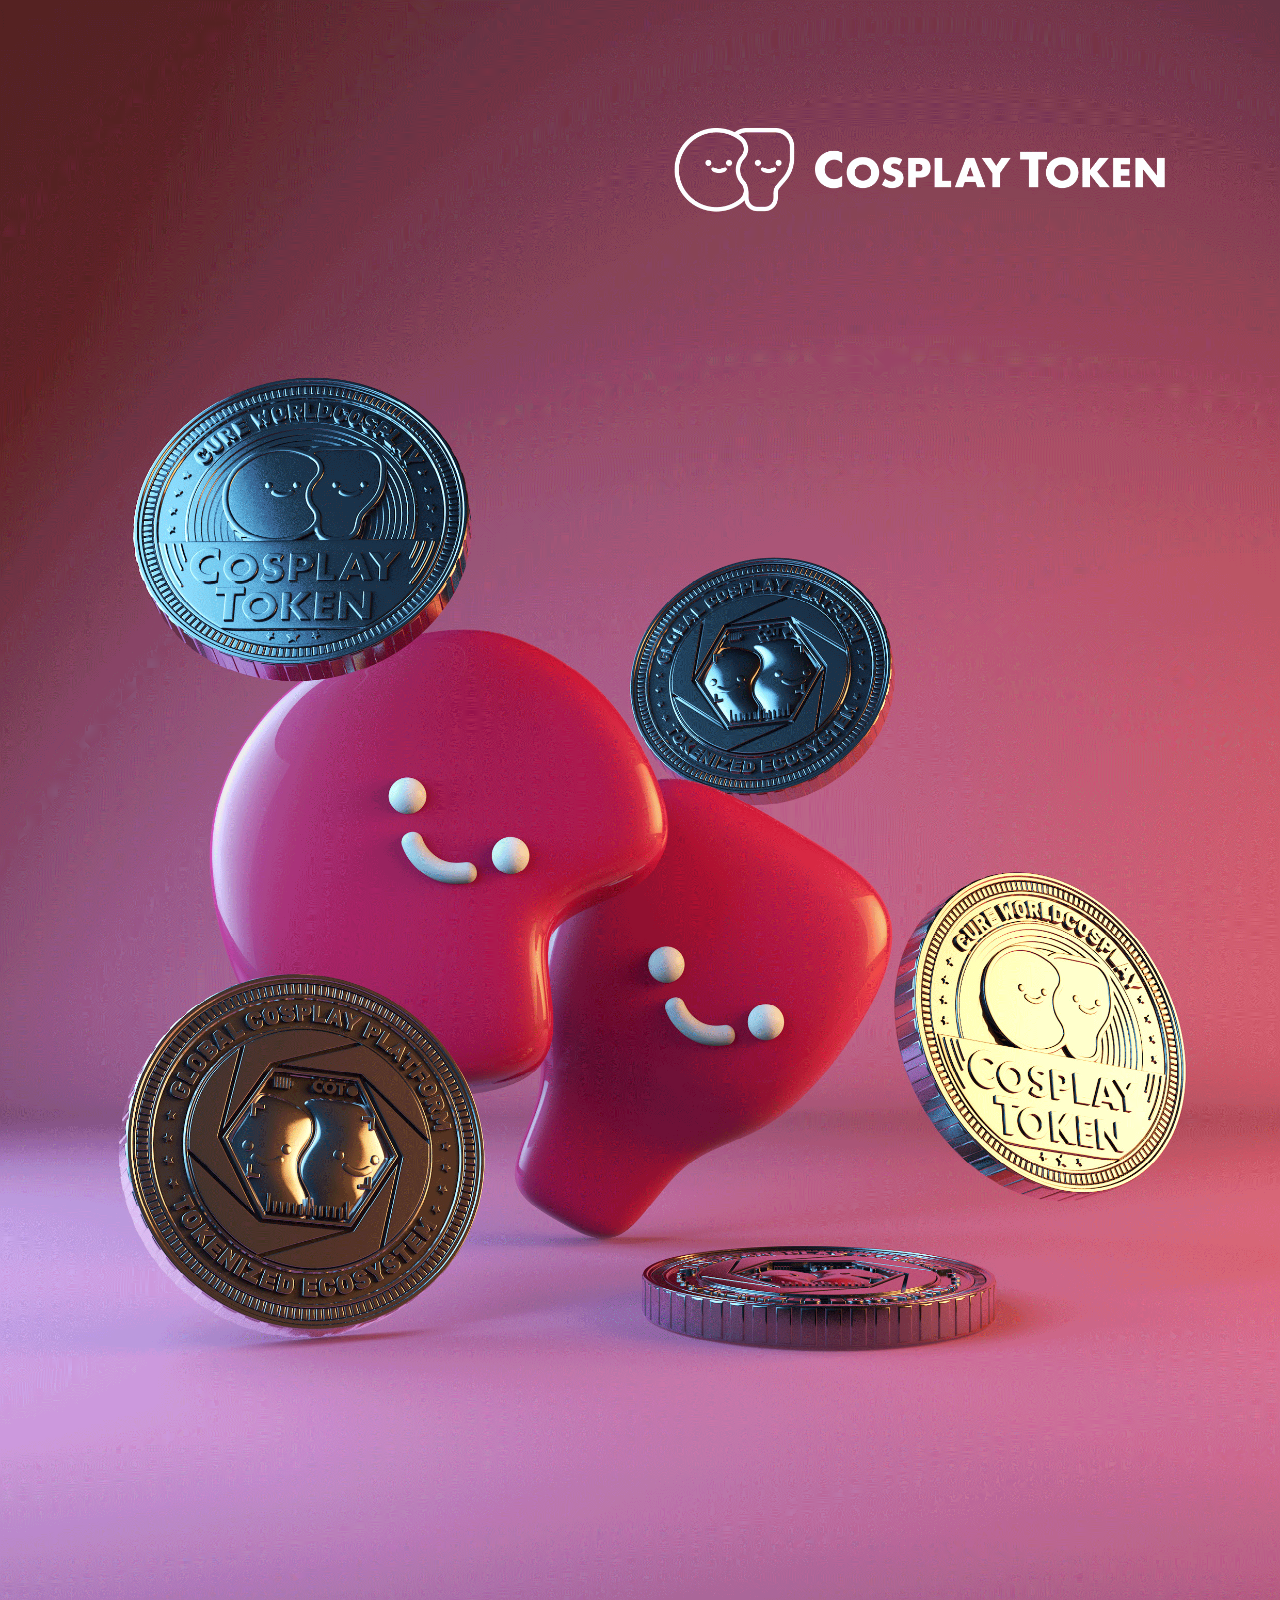
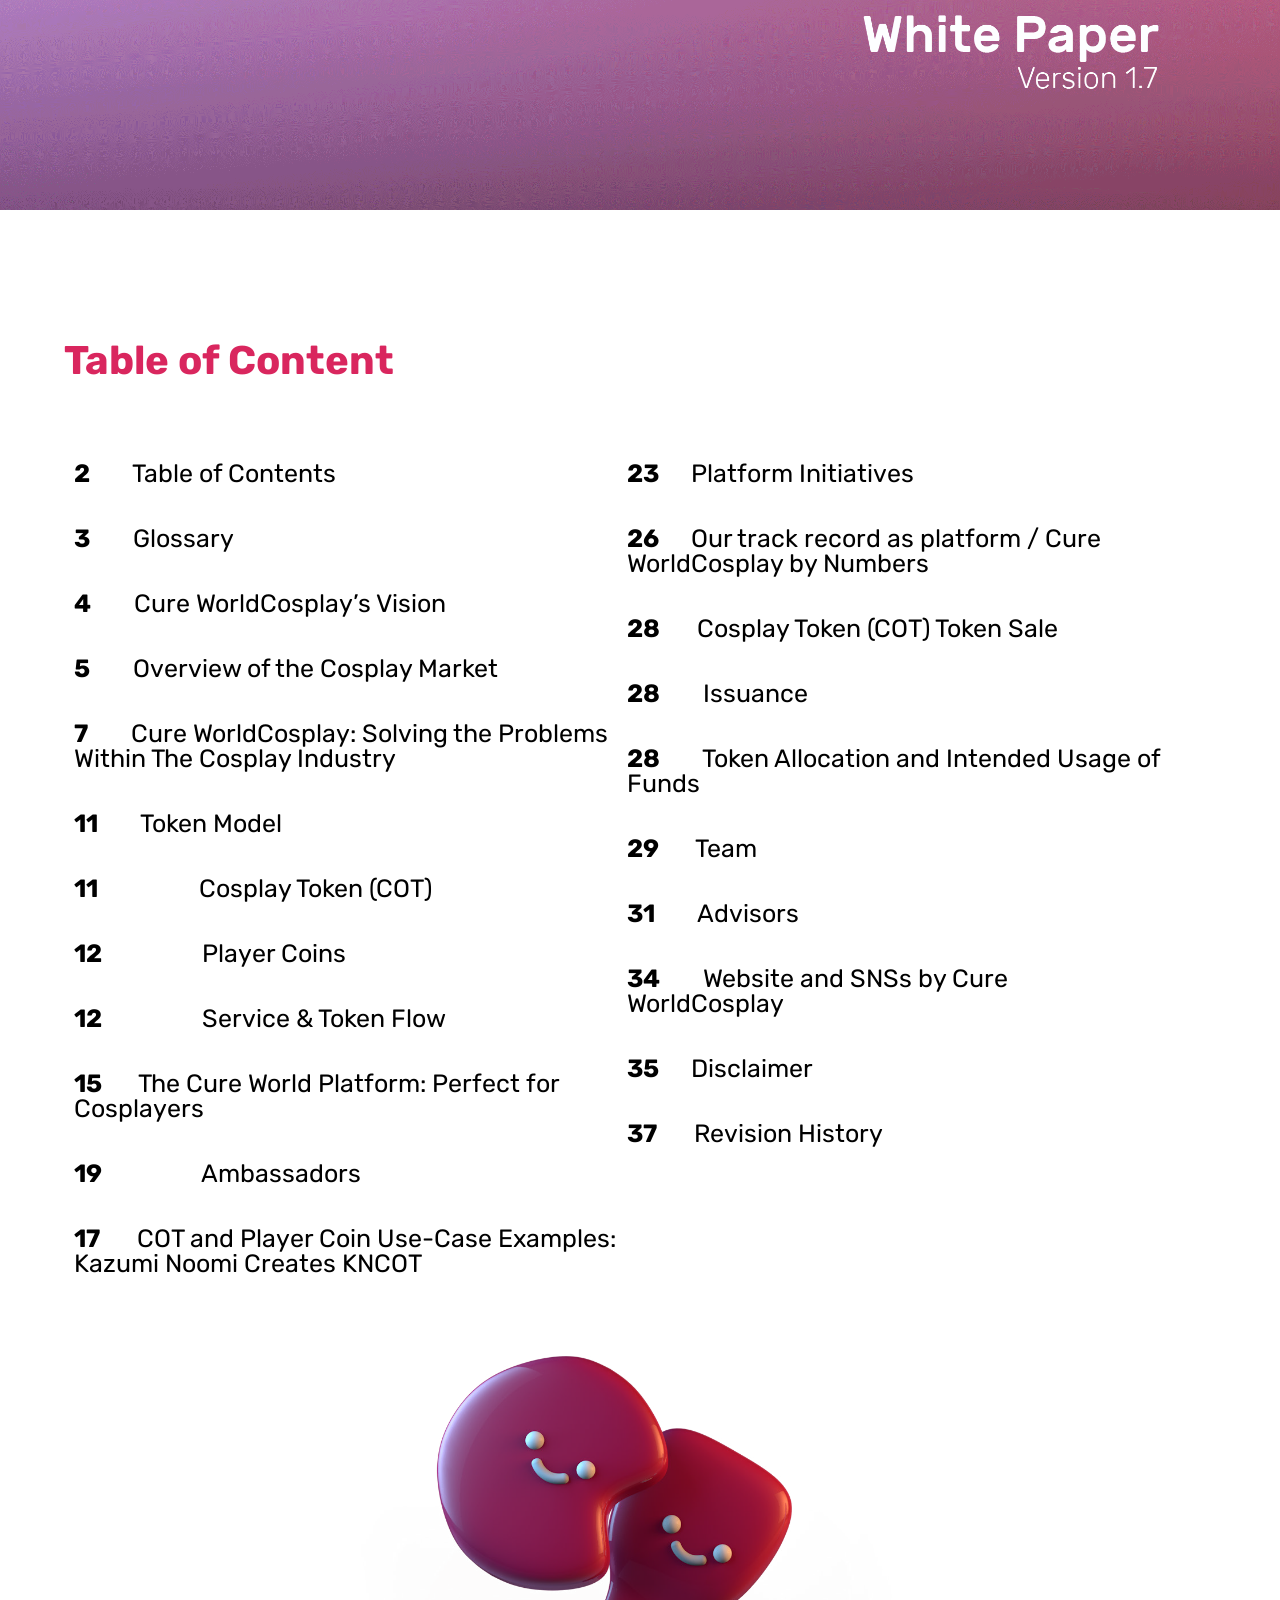
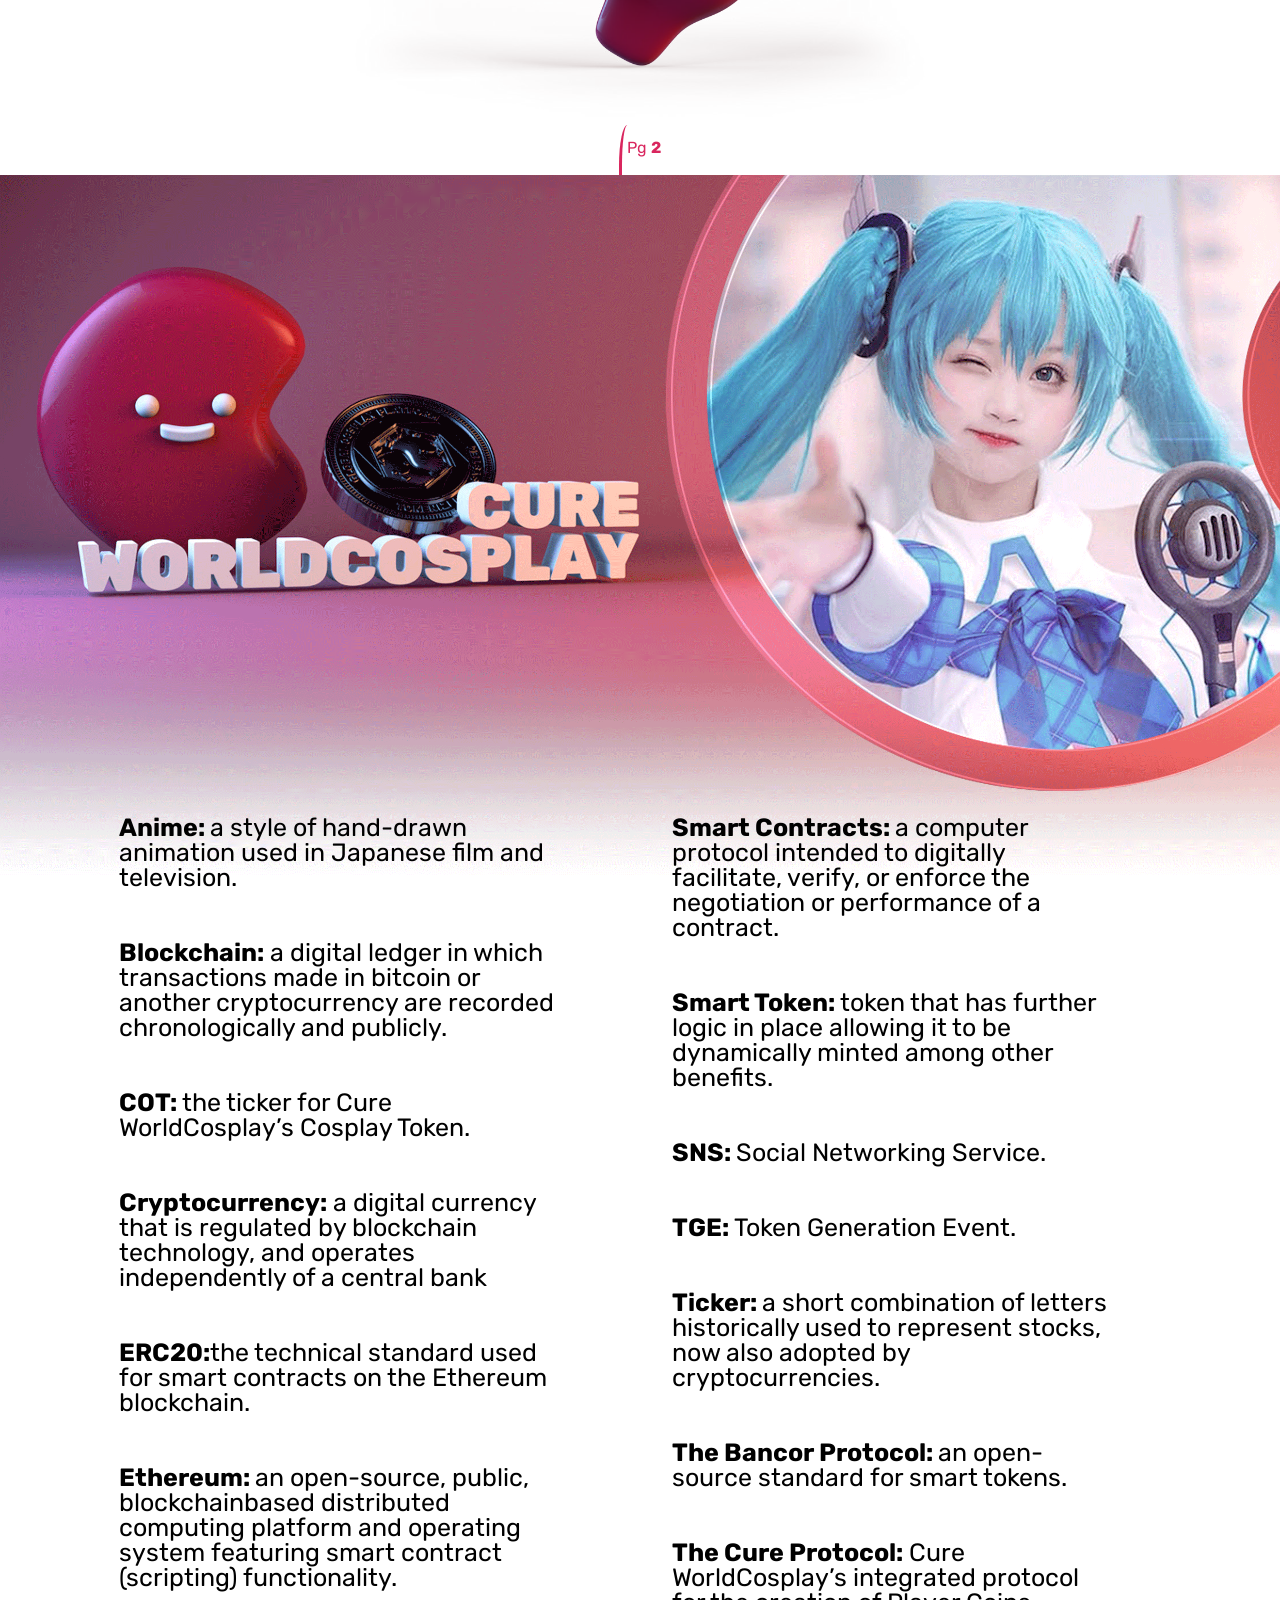
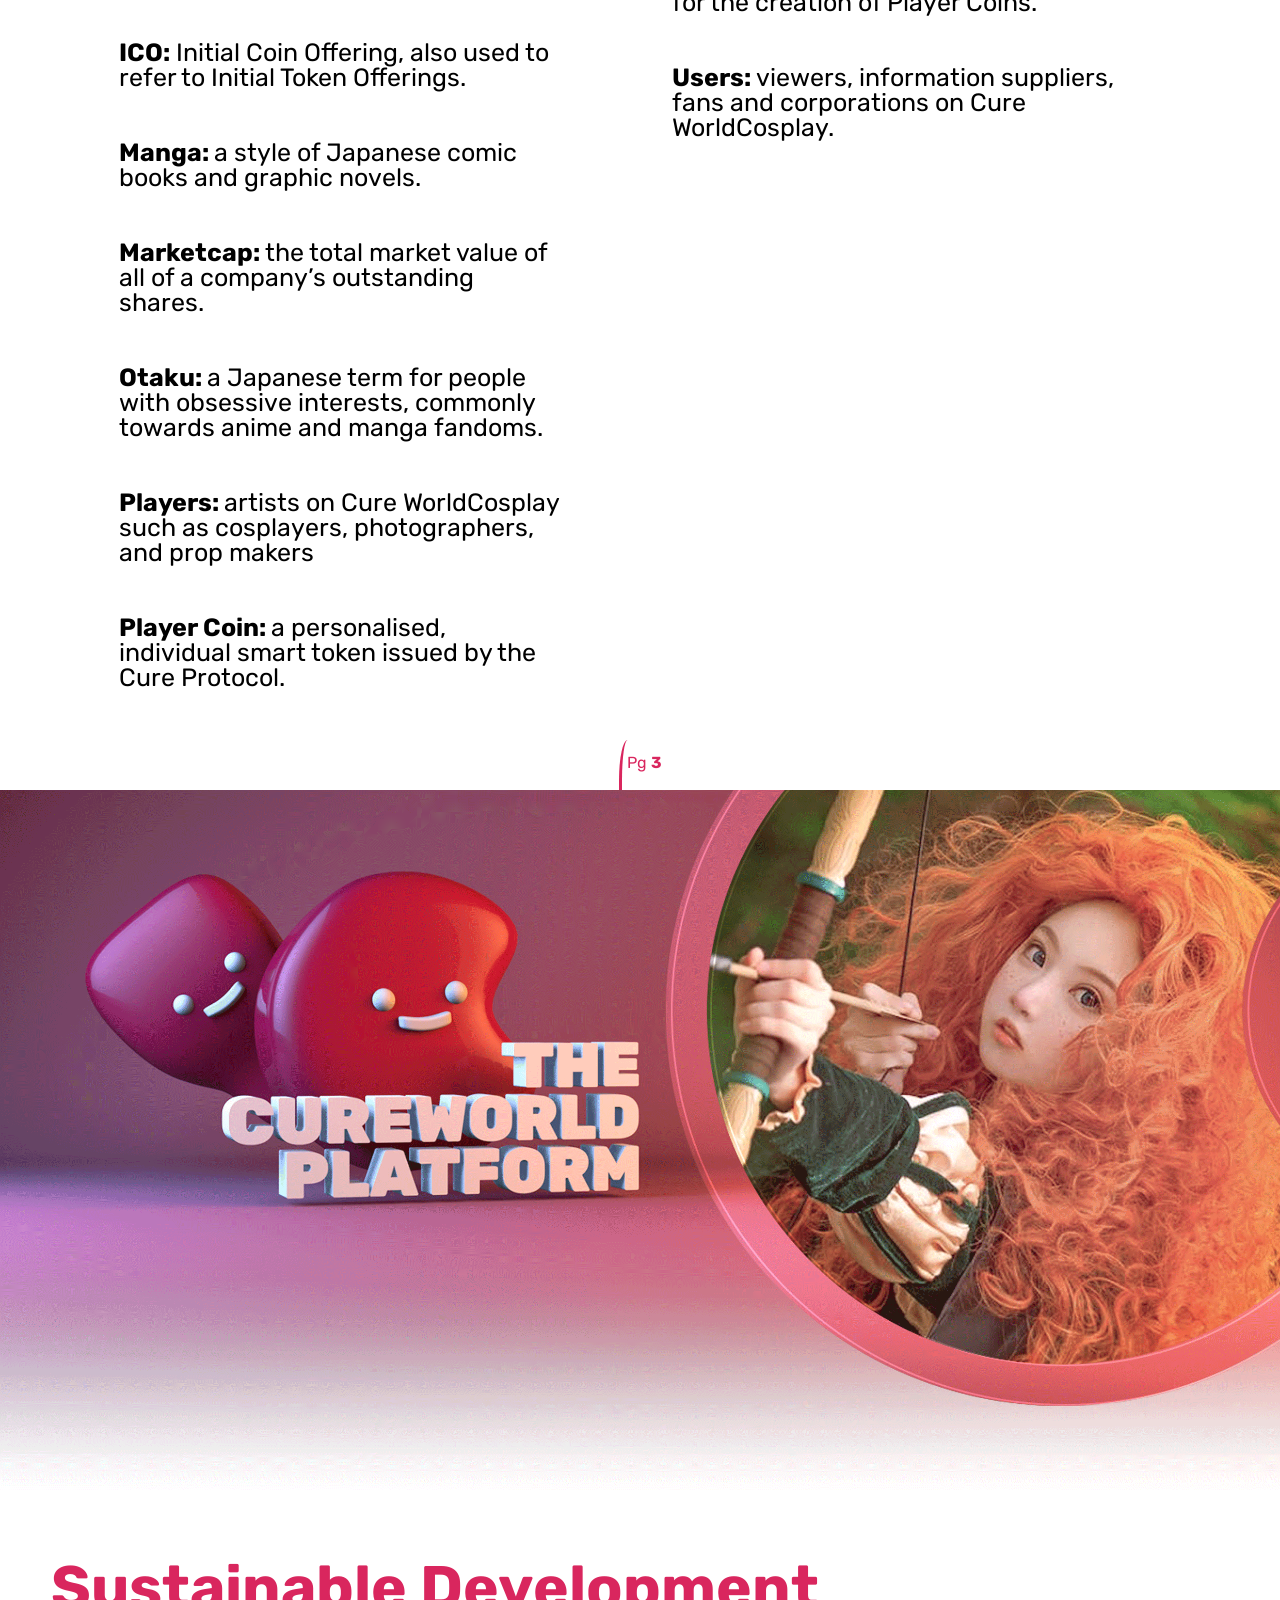
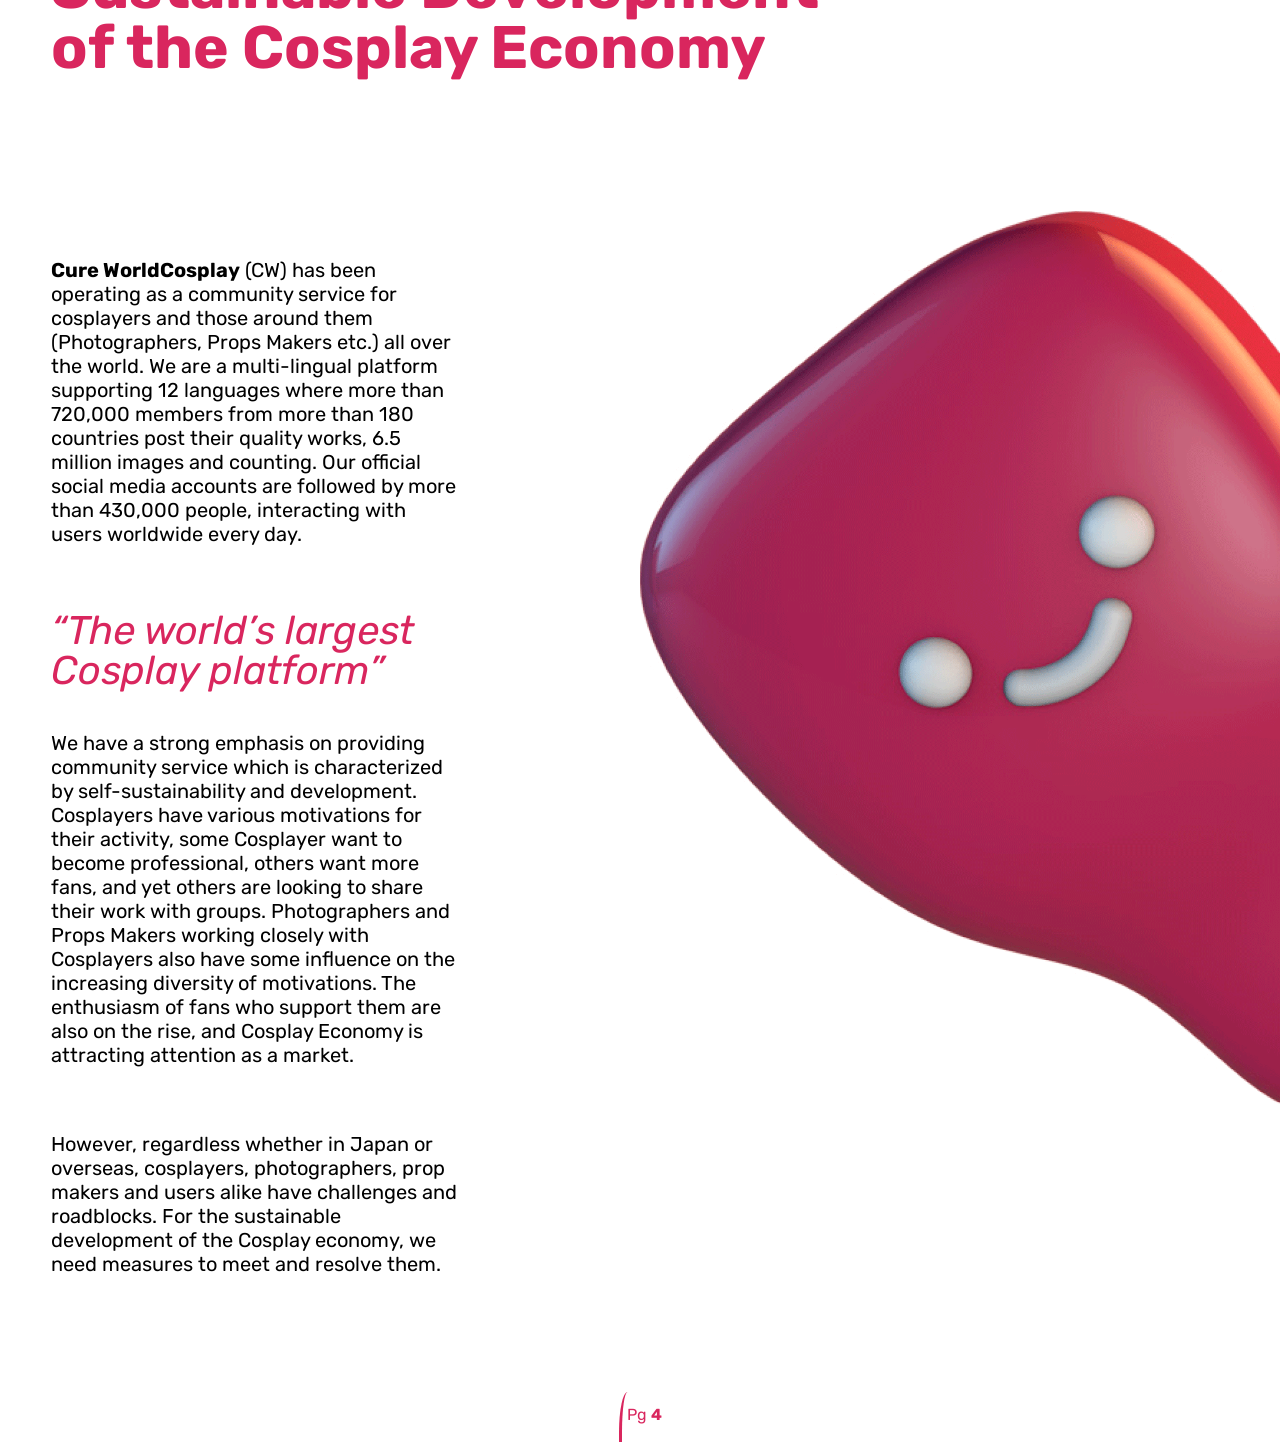
==== index.html @ 962351de "first" ====
<!DOCTYPE html>
<html lang="en">
<head>
    <meta charset="UTF-8">
    <meta name="viewport" content="width=device-width, initial-scale=1.0">
    <meta http-equiv="X-UA-Compatible" content="ie=edge">
    <link href="https://fonts.googleapis.com/css?family=Rubik" rel="stylesheet">
    <link rel="stylesheet" href="css/style.css">
    <!-- font-family: 'Rubik', sans-serif; -->
    <title>Document</title>
</head>
<body>
    <section id="page1">
        <img src="image/1_1.png" width="100%" alt="">
        
    </section>
    <section id="content">
        <h1 class="red_text">Table of Content</h1>
        <div id="ul_text">
            <ul>
                <li>
                    
                    <p><span class="bold_p">2 </span>&ensp; &ensp; Table of Contents</p>
                </li>
                <li>
                    
                    <p><span class="bold_p">3 </span>&ensp; &ensp; Glossary</p>
                </li>
                <li>
                    
                    <p><span class="bold_p">4 </span>&ensp; &ensp; Cure WorldCosplay’s Vision</p>
                </li>
                <li>
                    
                    <p><span class="bold_p">5 </span>&ensp; &ensp; Overview of the Cosplay Market</p>
                </li>
                <li>
                    
                    <p><span class="bold_p">7 </span>&ensp; &ensp; Cure WorldCosplay: Solving the Problems
                        Within The Cosplay Industry</p>
                </li>
                <li>
                    
                    <p><span class="bold_p">11 </span>&ensp; &ensp; Token Model</p>
                </li>
                <li>
                    
                    <p><span class="bold_p">11</span> &ensp; &ensp; &ensp; &ensp; &ensp; Cosplay Token (COT)</p>
                </li>
                <li>
                    
                    <p><span class="bold_p">12 </span> &ensp; &ensp; &ensp; &ensp; &ensp; Player Coins</p>
                </li>
                <li>
                    
                    <p><span class="bold_p">12 </span> &ensp; &ensp; &ensp; &ensp; &ensp; Service & Token Flow</p>
                </li>
                <li>
                    
                    <p><span class="bold_p">15 </span> &ensp; &ensp;The Cure World Platform: Perfect for
                        Cosplayers</p>
                </li>
                <li>
                    
                    <p><span class="bold_p">19 </span> &ensp; &ensp; &ensp; &ensp; &ensp; Ambassadors</p>
                </li>
                <li>
                    
                    <p><span class="bold_p">17 </span> &ensp; &ensp;COT and Player Coin Use-Case Examples:
                        Kazumi Noomi Creates KNCOT</p>
                </li>
                
            </ul>
            <ul>
                <li>
                    
                    <p><span class="bold_p">23</span>&ensp; &ensp;Platform Initiatives</p>
                </li>
                <li>
                    
                    <p><span class="bold_p">26</span>&ensp; &ensp;Our track record as platform / Cure
                        WorldCosplay by Numbers</p>
                </li>
                <li>
                    
                    <p><span class="bold_p">28 </span> &ensp; &ensp;Cosplay Token (COT) Token Sale</p>
                </li>
                <li>
                    
                    <p><span class="bold_p">28 </span>&ensp; &ensp; Issuance</p>
                </li>
                <li>
                    
                    <p ><span class="bold_p">28 </span>&ensp; &ensp; Token Allocation and Intended Usage
                        of Funds</p>
                </li>
                <li>
                    
                    <p><span class="bold_p">29 </span> &ensp; &ensp;Team</p>
                </li>
                <li>
                    
                    <p><span class="bold_p">31 </span>&ensp; &ensp; Advisors</p>
                </li>
                <li>
                    
                    <p><span class="bold_p">34 </span>&ensp; &ensp; Website and SNSs by Cure WorldCosplay</p>
                </li>
                <li>
                    
                    <p><span class="bold_p"> 35</span>&ensp; &ensp;Disclaimer</p>
                </li>
                <li>
                    
                    <p><span class="bold_p">37 </span> &ensp; &ensp;Revision History</p>
                </li>
            </ul>

        </div>
        <div id="img_content" style="text-align: center">
            <div style="display: inline-block;">
                <img src="image/2.png" width="100%" alt="">
            </div>
        </div>
        <div class="wrap_page" style="text-align: center;">
            <div class="page" style="display: inline-block;">Pg <b>2</b> </div>
        </div>
    </section>
    <section id="page_3">
        
        <div id="ul_page_3">
            <ul>
                <li>
                    <p> <span class="bold_p">Anime: </span>  a style of hand-drawn animation used in
                        Japanese film and television.</p>
                </li>
                <li>
                        <p> <span class="bold_p">Blockchain:</span> a digital ledger in which
                            transactions made in bitcoin or another
                            cryptocurrency are recorded chronologically and
                            publicly.</p>
                </li>
                <li>
                        <p> <span class="bold_p">COT:</span> the ticker for Cure WorldCosplay’s Cosplay
                            Token.</p>
                </li>
                <li>
                        <p> <span class="bold_p">Cryptocurrency:</span> a digital currency that
                            is regulated by blockchain technology, and
                            operates independently of a central bank</p>
                </li>
                <li>
                        <p> <span class="bold_p">ERC20:</span>the technical standard used for smart
                            contracts on the Ethereum blockchain.</p>
                </li>
                <li>
                        <p> <span class="bold_p">Ethereum: </span> an open-source, public, blockchainbased
                            distributed computing platform and
                            operating system featuring smart contract
                            (scripting) functionality.</p>
                </li>
                <li>
                        <p> <span class="bold_p">ICO:</span> Initial Coin Offering, also used to refer to
                            Initial Token Offerings.</p>
                </li>
                <li>
                        <p> <span class="bold_p">Manga: </span>a style of Japanese comic books and
                            graphic novels.</p>
                </li>
                <li>
                        <p> <span class="bold_p">Marketcap: </span> the total market value of all of a
                            company’s outstanding shares.</p>
                </li>
                <li>
                        <p> <span class="bold_p">Otaku: </span>  a Japanese term for people with
                            obsessive interests, commonly towards anime
                            and manga fandoms.</p>
                </li>
                <li>
                        <p> <span class="bold_p">Players:  </span>  artists on Cure WorldCosplay such as
                            cosplayers, photographers, and prop makers</p>
                </li>
                <li>
                        <p> <span class="bold_p">Player Coin:  </span>  a personalised, individual smart
                            token issued by the Cure Protocol.</p>
                </li>

            </ul>
            <ul>
                    <li>
                        <p> <span class="bold_p">Smart Contracts:  </span>  a computer protocol
                            intended to digitally facilitate, verify, or enforce
                            the negotiation or performance of a contract.</p>
                    </li>
                    <li>
                            <p> <span class="bold_p">Smart Token:</span>  token that has further logic in
                                place allowing it to be dynamically minted among
                                other benefits.</p>
                    </li>
                    <li>
                            <p> <span class="bold_p">SNS: </span> Social Networking Service.
                            </p>
                    </li>
                    <li>
                            <p> <span class="bold_p">TGE: </span>Token Generation Event.
                            </p>
                    </li>
                    <li>
                            <p> <span class="bold_p">Ticker: </span> a short combination of letters historically
                                used to represent stocks, now also adopted by
                                cryptocurrencies.</p>
                    </li>
                    <li>
                            <p> <span class="bold_p">The Bancor Protocol: </span>an open-source standard
                                for smart tokens.</p>
                    </li>
                    <li>
                            <p> <span class="bold_p">The Cure Protocol:</span> Cure WorldCosplay’s
                                integrated protocol for the creation of Player
                                Coins.</p>
                    </li>
                    <li>
                            <p> <span class="bold_p">Users:  </span> viewers, information suppliers, fans and
                                corporations on Cure WorldCosplay.</p>
                    </li>                    
    
                </ul>

        </div>
    
    
    
        <div class="wrap_page" style="text-align: center;">
                <div class="page" style="display: inline-block;">Pg <b>3</b> </div>
            </div>
        </section>
        <section id="page_4">
            <h1 class="red_text">Sustainable Development</br>
                    of the Cosplay Economy</h1>
                <div id="wrap_4"style="width: 100%;">
            <div id="text_4">
                <p> <span class="bold_p">Cure WorldCosplay</span>   (CW) has been operating as
                        a community service for cosplayers and those
                        around them (Photographers, Props Makers etc.)
                        all over the world. We are a multi-lingual platform
                        supporting 12 languages where more than
                        720,000 members from more than 180 countries
                        post their quality works, 6.5 million images and
                        counting. Our official social media accounts
                        are followed by more than 430,000 people,
                        interacting with users worldwide every day.</p>
                <h2>“The world’s largest Cosplay
                        platform”</h2>
                        <p>
                                We have a strong emphasis on providing
                                community service which is characterized by
                                self-sustainability and development. Cosplayers
                                have various motivations for their activity, some
                                Cosplayer want to become professional, others
                                want more fans, and yet others are looking to
                                share their work with groups. Photographers and
                                Props Makers working closely with Cosplayers
                                also have some influence on the increasing
                                diversity of motivations. The enthusiasm of
                                fans who support them are also on the rise, and
                                Cosplay Economy is attracting attention as a
                                market. 
                                <p>However, regardless whether in Japan or
                                        overseas, cosplayers, photographers, prop
                                        makers and users alike have challenges and
                                        roadblocks. For the sustainable development
                                        of the Cosplay economy, we need measures to
                                        meet and resolve them.</p>
                        </p>
            </div>
            <div id="img_4">
                <img width="100%" src="image/hey.png" alt="">
            </div>
        </div>
            <div class="wrap_page" style="text-align: center;">
                    <div class="page" style="display: inline-block;">Pg <b>4</b> </div>
            </div>
        </section>
</body>
</html>
---- css/style.css ----
* {
  box-sizing: border-box; }

html, body, div, span, applet, object, iframe,
h1, h2, h3, h4, h5, h6, p, blockquote, pre,
a, abbr, acronym, address, big, cite, code,
del, dfn, em, img, ins, kbd, q, s, samp,
small, strike, strong, sub, sup, tt, var,
b, u, i, center,
dl, dt, dd, ol, ul, li,
fieldset, form, label, legend,
table, caption, tbody, tfoot, thead, tr, th, td,
article, aside, canvas, details, embed,
figure, figcaption, footer, header, hgroup,
menu, nav, output, ruby, section, summary,
time, mark, audio, video {
  margin: 0;
  padding: 0;
  border: 0;
  font-size: 100%;
  font: inherit;
  vertical-align: baseline; }

/* HTML5 display-role reset for older browsers */
article, aside, details, figcaption, figure,
footer, header, hgroup, menu, nav, section {
  display: block; }

body {
  line-height: 1;
  font-family: 'Rubik', sans-serif; }

ol, ul {
  list-style: none; }

blockquote, q {
  quotes: none; }

blockquote:before, blockquote:after,
q:before, q:after {
  content: '';
  content: none; }

table {
  border-collapse: collapse;
  border-spacing: 0; }

#page1 img {
  max-width: 1920px; }

.red_text {
  color: #d9265e;
  font-weight: bold;
  font-size: 40px; }
  @media screen and (max-width: 411px) {
    .red_text {
      font-size: 20px; } }

#content {
  padding: 10% 5% 0 5%; }
  #content #ul_text {
    margin: 60px auto; }
    #content #ul_text:after {
      content: "";
      display: block;
      clear: both; }
    @media screen and (max-width: 411px) {
      #content #ul_text {
        margin: 20px 0; } }
    #content #ul_text ul {
      width: 48%;
      float: left; }
      @media screen and (max-width: 411px) {
        #content #ul_text ul {
          width: 100%; } }
      #content #ul_text ul li {
        font-size: 25px;
        padding: 20px 0; }
        @media screen and (max-width: 1024px) {
          #content #ul_text ul li {
            font-size: 18px;
            padding: 10px 0; } }
        @media screen and (max-width: 800px) {
          #content #ul_text ul li {
            font-size: 13px;
            padding: 10px 20px; } }
        #content #ul_text ul li .lui_text {
          margin-left: 40px; }
        #content #ul_text ul li .bold_p {
          font-weight: bold; }
    #content #ul_text p {
      display: inline-block;
      margin-left: 10px; }
  #content #img_content div {
    width: 50%; }

b {
  font-weight: bold; }

.wrap_page {
  width: 100px;
  height: 50px;
  overflow: hidden;
  margin: 0 auto; }
  .wrap_page .page {
    padding: 15px 0 0 5px;
    color: #d9265e;
    height: 200px;
    border-radius: 20% 0 0 0;
    border-left: 3px solid #d9265e; }

.bold_p {
  font-weight: bold; }

#page_3 {
  background: url("../image/3_1.png") no-repeat;
  background-size: cover;
  background-position-x: center;
  padding-top: 50%; }
  @media screen and (max-width: 1440px) {
    #page_3 {
      background-size: contain; } }
  #page_3 #ul_page_3 {
    padding: 0% 5% 0 5%; }
    #page_3 #ul_page_3:after {
      content: "";
      display: block;
      clear: both; }
    #page_3 #ul_page_3 ul {
      width: 48%;
      float: left; }
      @media screen and (max-width: 411px) {
        #page_3 #ul_page_3 ul {
          width: 100%; } }
      #page_3 #ul_page_3 ul li {
        margin-bottom: 50px;
        padding: 0 10%; }
        @media screen and (max-width: 1024px) {
          #page_3 #ul_page_3 ul li {
            margin-bottom: 20px; } }
        #page_3 #ul_page_3 ul li p {
          font-size: 25px; }
          @media screen and (max-width: 1024px) {
            #page_3 #ul_page_3 ul li p {
              font-size: 18px; } }
          @media screen and (max-width: 800px) {
            #page_3 #ul_page_3 ul li p {
              font-size: 13px; } }

#page_4 {
  background: url("../image/4.png") no-repeat;
  background-size: contain;
  background-position-x: center;
  padding-top: 60%; }
  #page_4 h1 {
    margin-left: 4%;
    font-size: 60px; }
    @media screen and (max-width: 800px) {
      #page_4 h1 {
        font-size: 40px; } }
    @media screen and (max-width: 411px) {
      #page_4 h1 {
        font-size: 20px; } }
  #page_4 #wrap_4 {
    padding-top: 10%; }
    #page_4 #wrap_4:after {
      content: "";
      display: block;
      clear: both; }
    @media screen and (max-width: 800px) {
      #page_4 #wrap_4 {
        padding-top: 2%; } }
    #page_4 #wrap_4 #text_4 {
      width: 40%;
      padding: 4%;
      float: left; }
      @media screen and (max-width: 600px) {
        #page_4 #wrap_4 #text_4 {
          width: 50%;
          padding: 3%; } }
      @media screen and (max-width: 411px) {
        #page_4 #wrap_4 #text_4 {
          width: 100%;
          padding: 10%; } }
      #page_4 #wrap_4 #text_4 p {
        font-size: 25px;
        line-height: 1.6em;
        margin-bottom: 65px; }
        @media screen and (max-width: 1440px) {
          #page_4 #wrap_4 #text_4 p {
            font-size: 20px;
            line-height: 1.2em;
            margin-bottom: 65px; } }
        @media screen and (max-width: 1024px) {
          #page_4 #wrap_4 #text_4 p {
            font-size: 18px;
            line-height: 1em;
            margin-bottom: 10px; } }
        @media screen and (max-width: 800px) {
          #page_4 #wrap_4 #text_4 p {
            font-size: 13px; } }
      #page_4 #wrap_4 #text_4 h2 {
        margin: 40px 0;
        font-size: 40px;
        font-style: italic;
        color: #d9265e; }
        @media screen and (max-width: 1024px) {
          #page_4 #wrap_4 #text_4 h2 {
            margin: 30px 0;
            font-size: 35px; } }
        @media screen and (max-width: 800px) {
          #page_4 #wrap_4 #text_4 h2 {
            margin: 10px 0;
            font-size: 25px; } }
        @media screen and (max-width: 411px) {
          #page_4 #wrap_4 #text_4 h2 {
            font-size: 18px; } }
    #page_4 #wrap_4 #img_4 {
      width: 50%;
      float: right; }
      @media screen and (max-width: 411px) {
        #page_4 #wrap_4 #img_4 {
          display: none; } }

/*# sourceMappingURL=style.css.map */
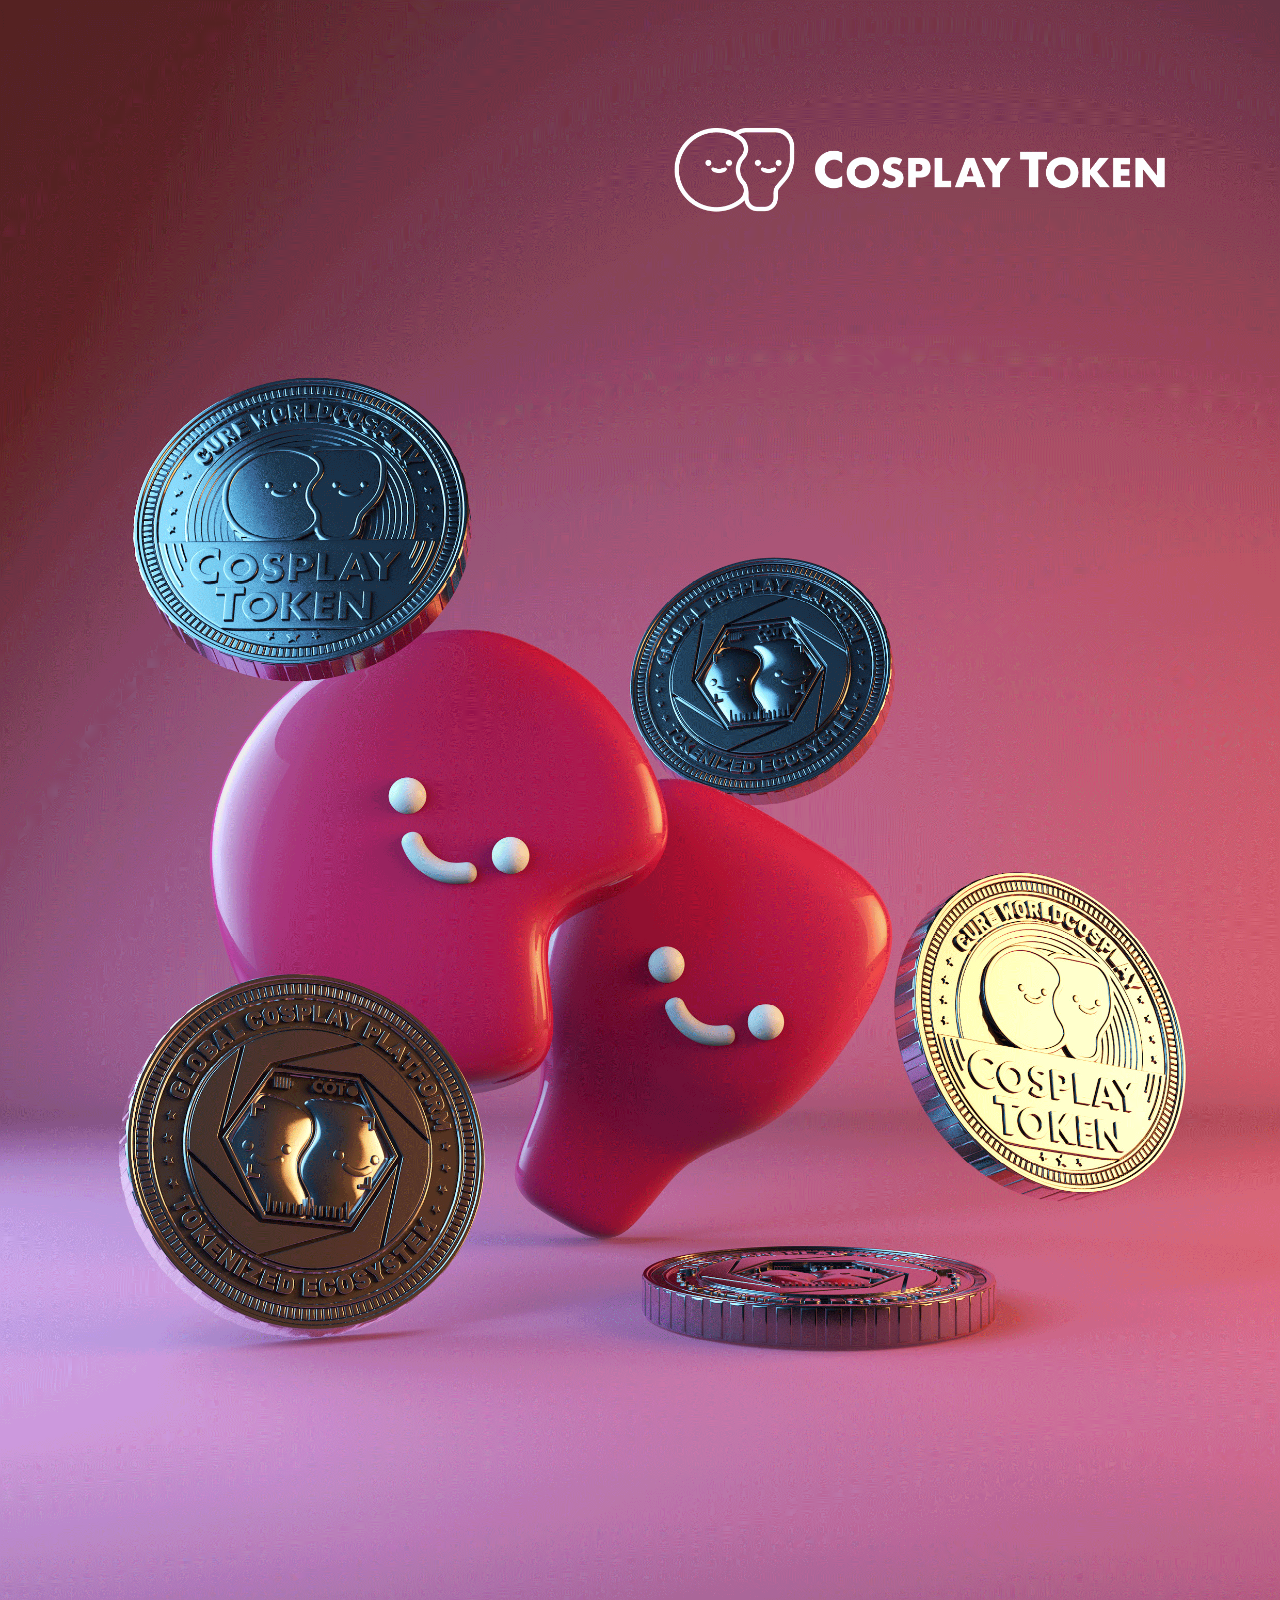
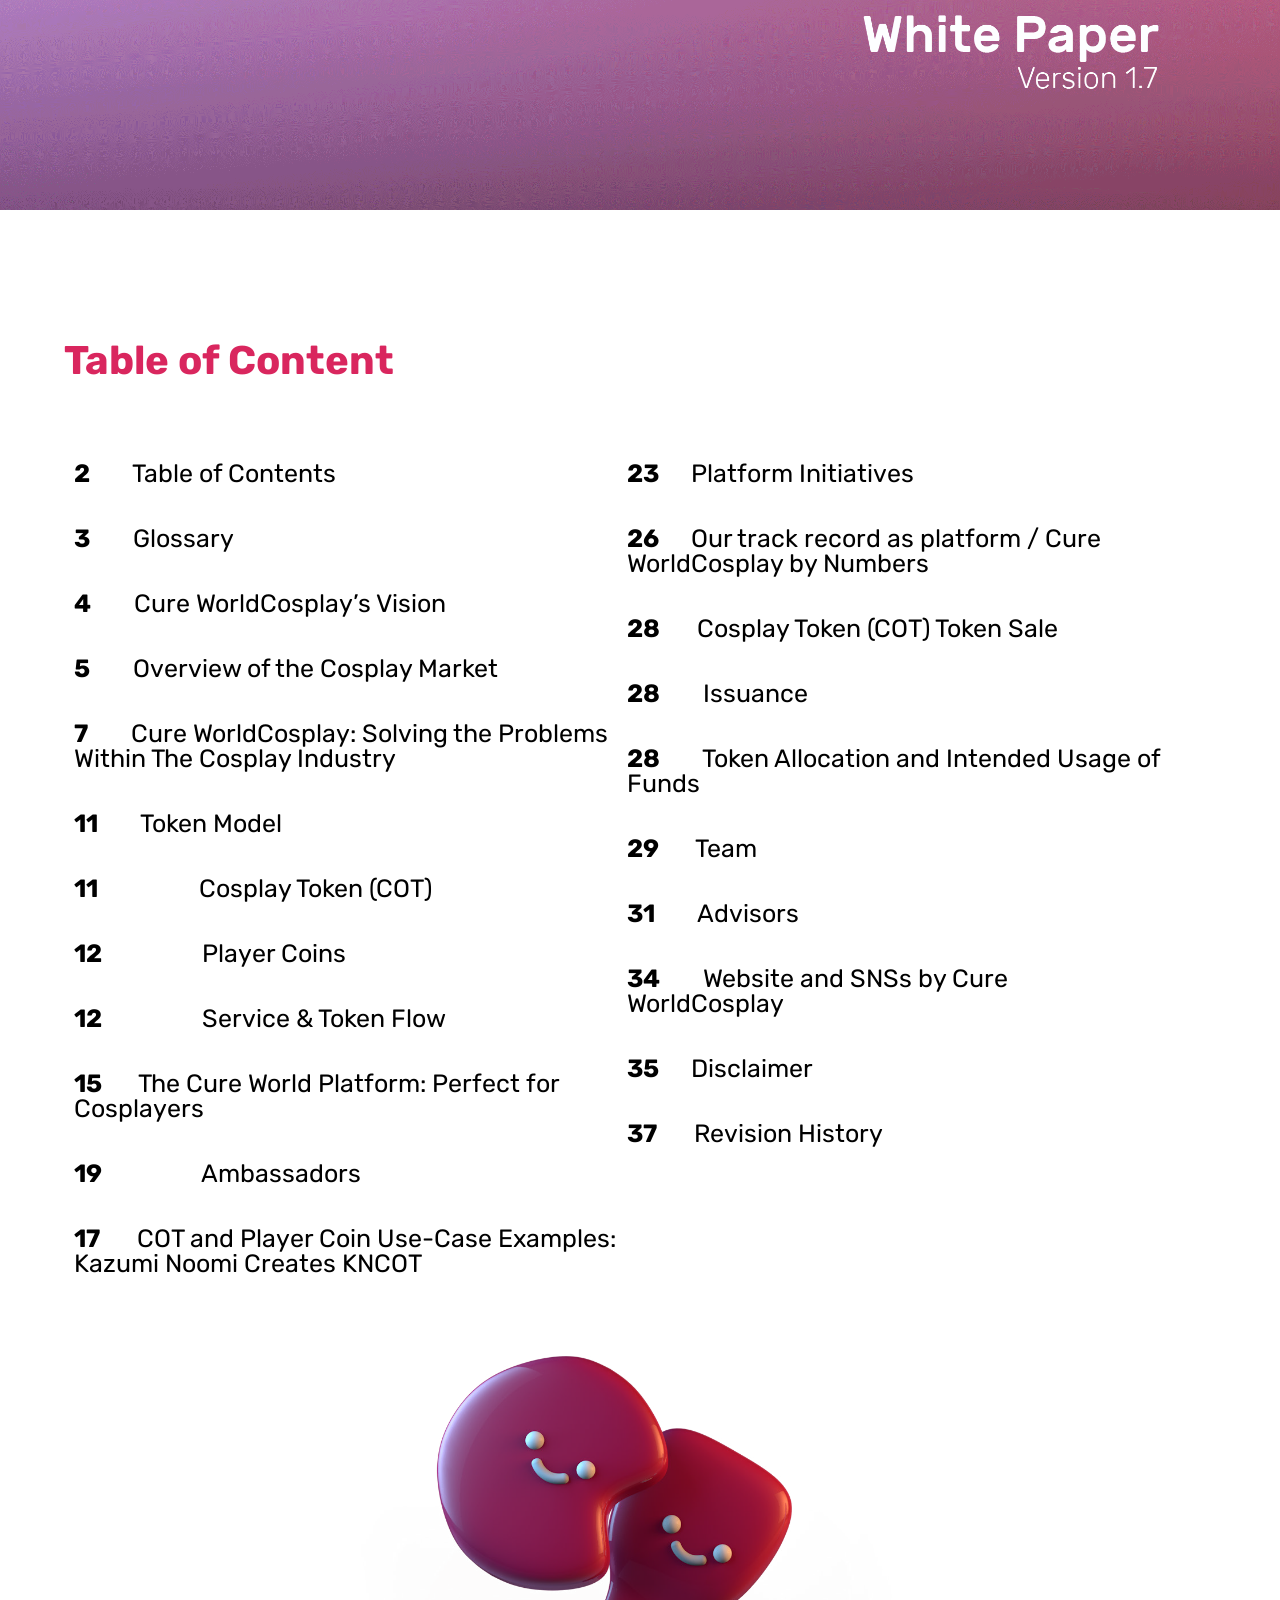
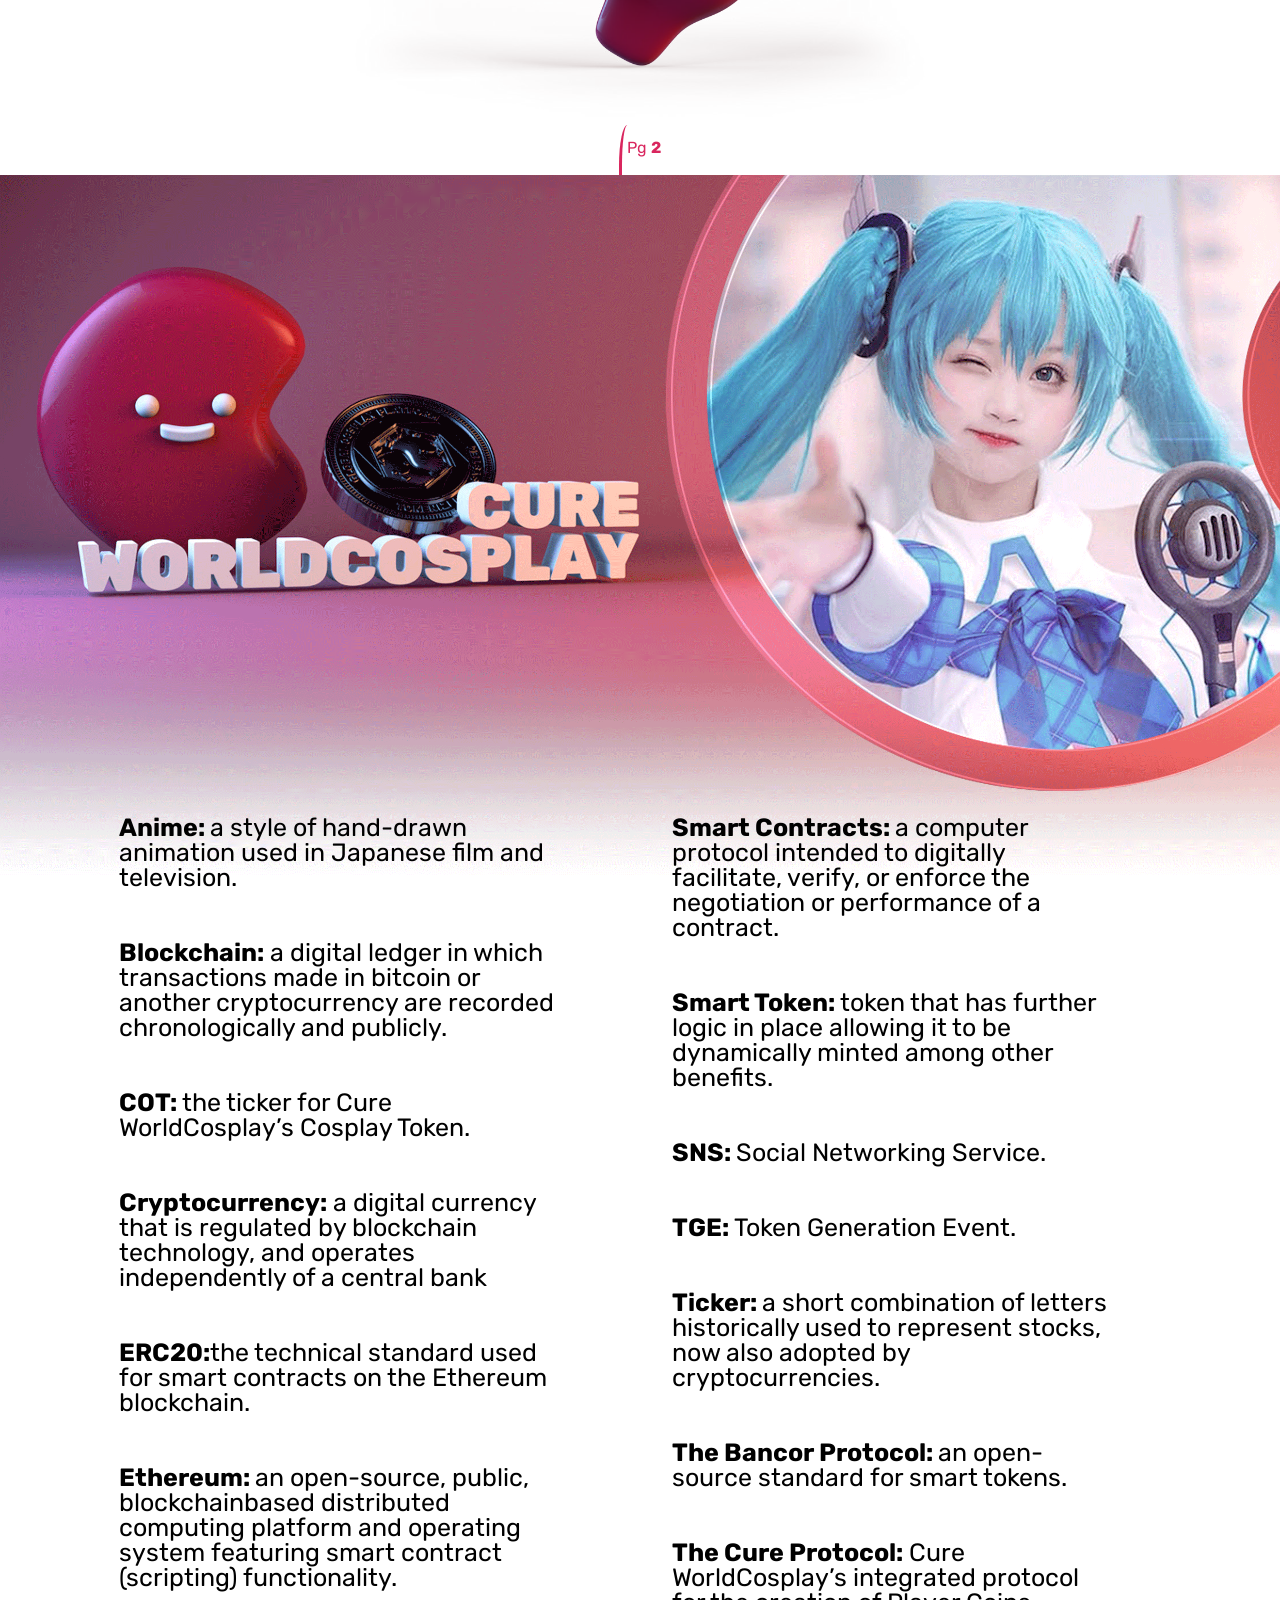
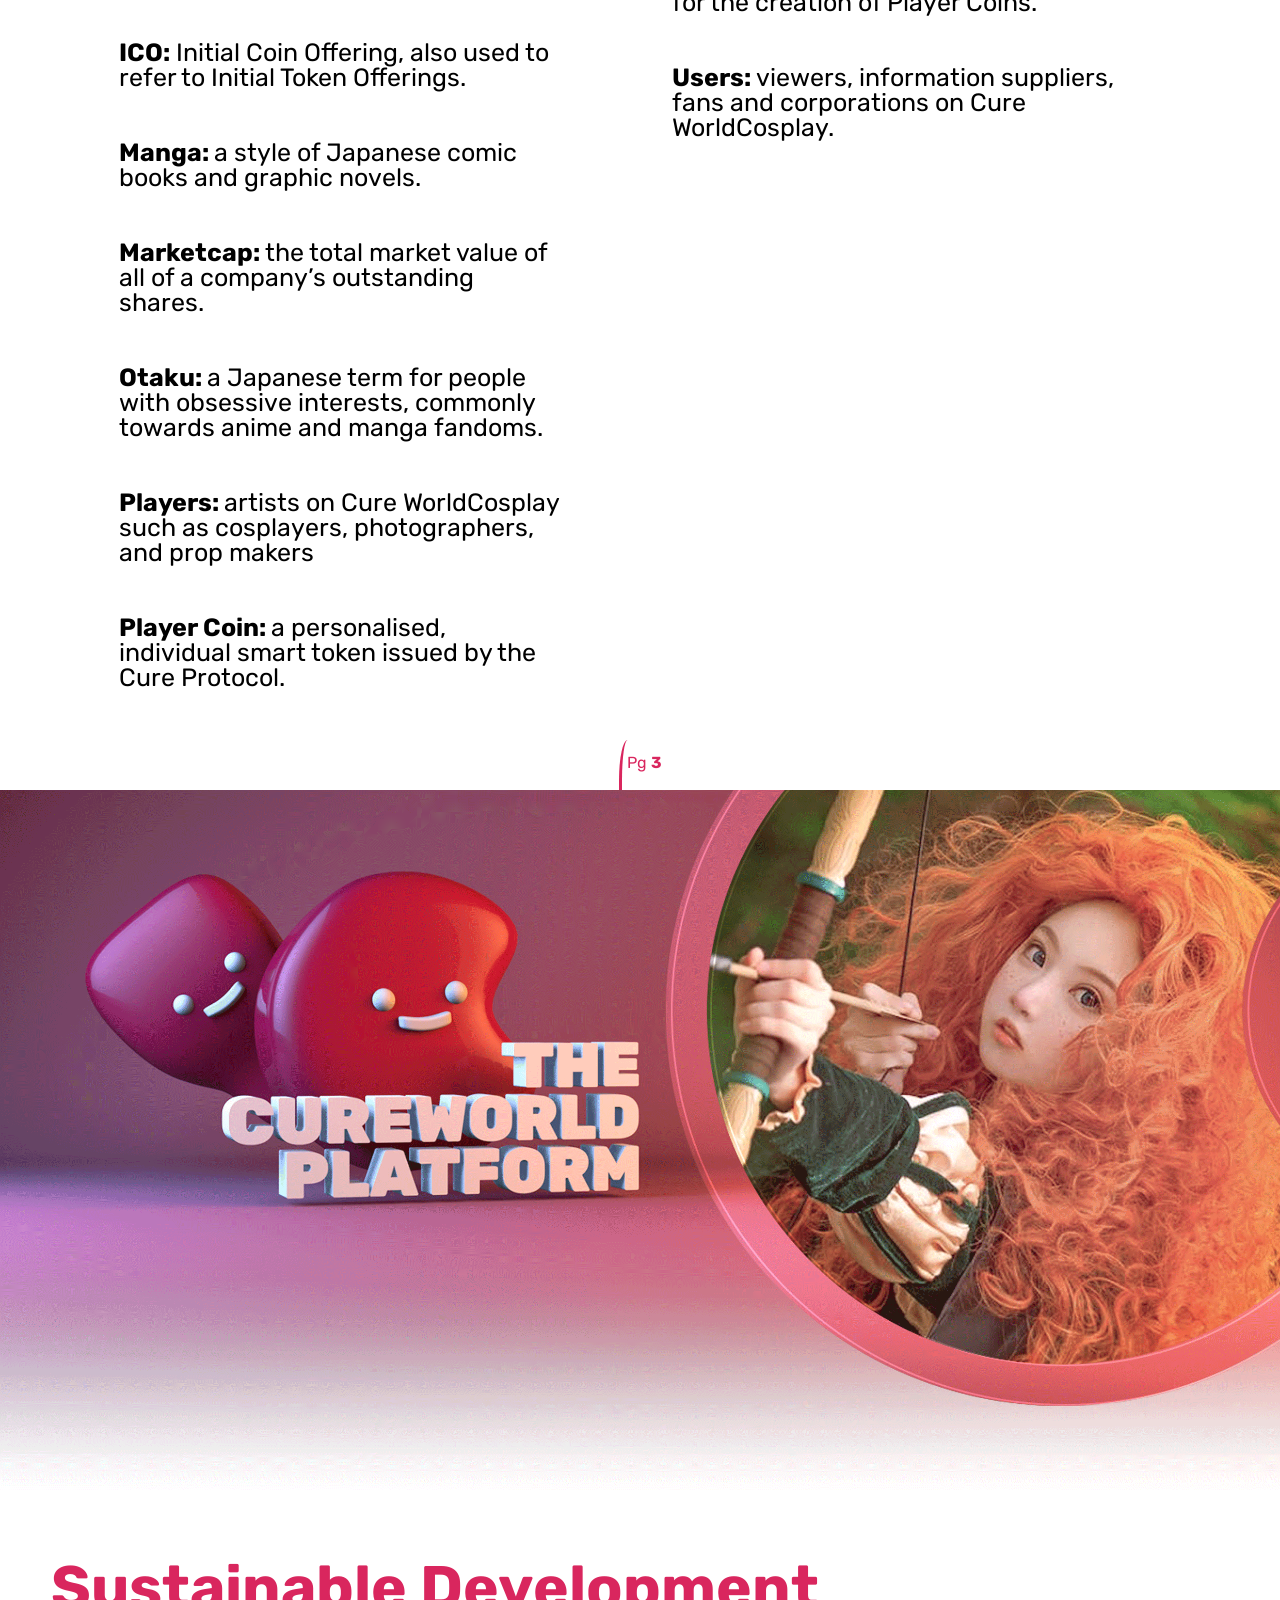
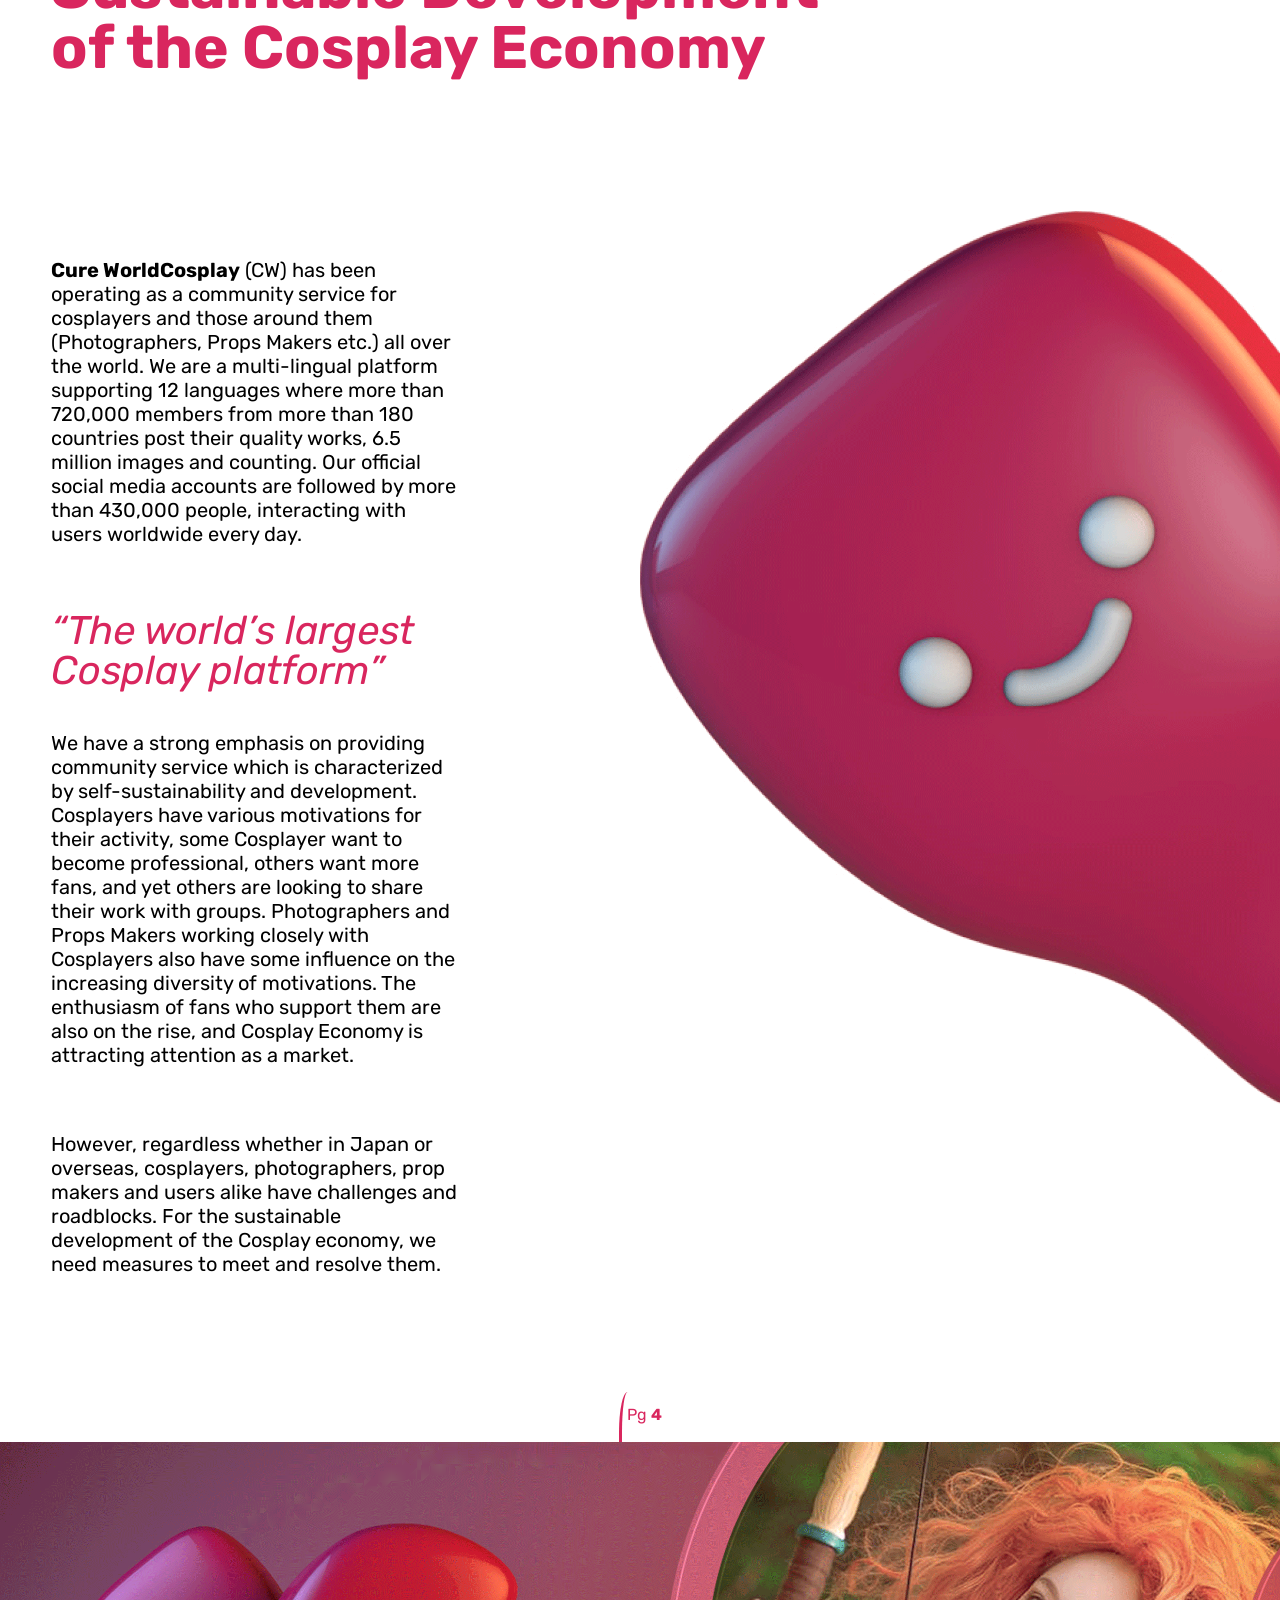
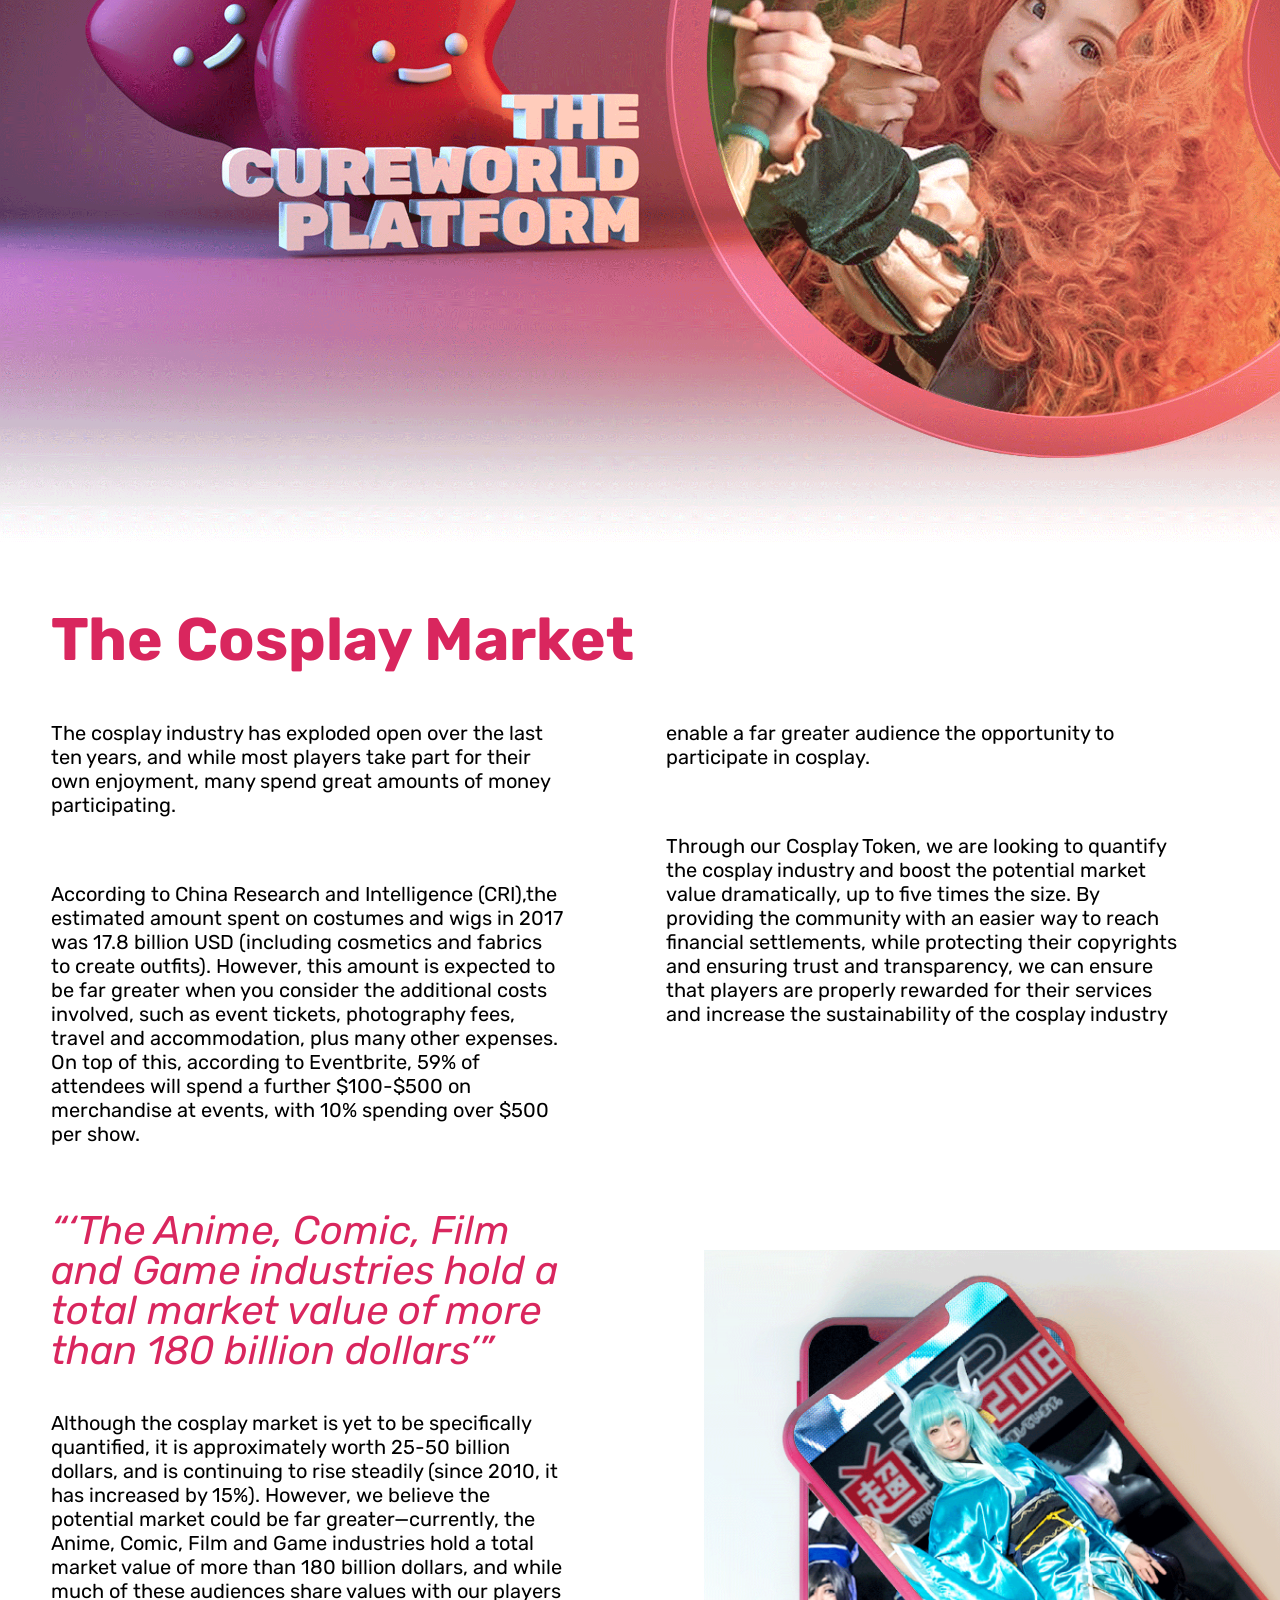
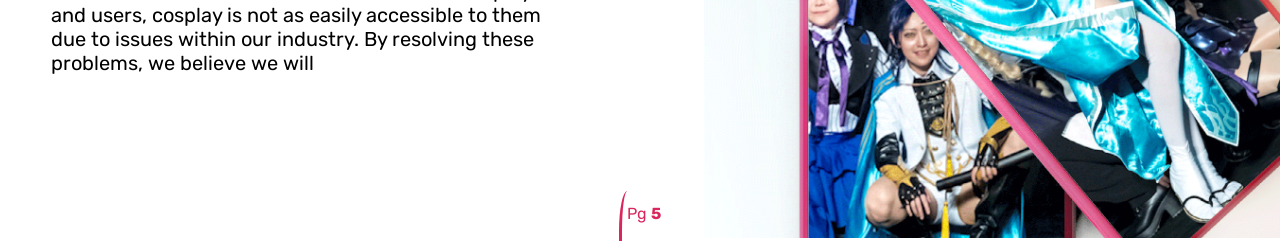
==== commit fdf399bc: "5page" ====
--- a/index.html
+++ b/index.html
@@ -281,5 +281,79 @@
                     <div class="page" style="display: inline-block;">Pg <b>4</b> </div>
             </div>
         </section>
+        <section id="page_5">
+                <h1 class="red_text">The Cosplay Market</h1>
+                <div id="ul_p5">
+                    <ul>
+                       <li>
+                           <p>The cosplay industry has exploded open over
+                                the last ten years, and while most players take
+                                part for their own enjoyment, many spend great
+                                amounts of money participating. </p>
+                            <p>According to China Research and Intelligence
+                                    (CRI),the estimated amount spent on costumes
+                                    and wigs in 2017 was 17.8 billion USD (including
+                                    cosmetics and fabrics to create outfits). However,
+                                    this amount is expected to be far greater when
+                                    you consider the additional costs involved, such
+                                    as event tickets, photography fees, travel and
+                                    accommodation, plus many other expenses.
+                                    On top of this, according to Eventbrite, 59% of
+                                    attendees will spend a further $100-$500 on
+                                    merchandise at events, with 10% spending over
+                                    $500 per show.</p>
+                            <h2>“‘The Anime, Comic, Film and Game
+                                    industries hold a total market value
+                                    of more than 180 billion dollars’”</h2>
+                            <p class="mobi_p">Although the cosplay market is yet to be
+                                    specifically quantified, it is approximately worth
+                                    25-50 billion dollars, and is continuing to rise
+                                    steadily (since 2010, it has increased by 15%).
+                                    However, we believe the potential market could
+                                    be far greater—currently, the Anime, Comic, Film
+                                    and Game industries hold a total market value of
+                                    more than 180 billion dollars, and while much of
+                                    these audiences share values with our players
+                                    and users, cosplay is not as easily accessible
+                                    to them due to issues within our industry. By
+                                    resolving these problems, we believe we will </p>
+                       </li>
+                       <li>
+                           <p id="mobi_p">Although the cosplay market is yet to be
+                                specifically quantified, it is approximately worth
+                                25-50 billion dollars, and is continuing to rise
+                                steadily (since 2010, it has increased by 15%).
+                                However, we believe the potential market could
+                                be far greater—currently, the Anime, Comic, Film
+                                and Game industries hold a total market value of
+                                more than 180 billion dollars, and while much of
+                                these audiences share values with our players
+                                and users, cosplay is not as easily accessible
+                                to them due to issues within our industry. By
+                                resolving these problems, we believe we will enable a far greater audience the opportunity to
+                                participate in cosplay.</p>
+                           <p class="mobi_p">enable a far greater audience the opportunity to
+                                participate in cosplay.</p>
+                            <p>Through our Cosplay Token, we are looking to
+                                    quantify the cosplay industry and boost the
+                                    potential market value dramatically, up to five
+                                    times the size. By providing the community with
+                                    an easier way to reach financial settlements,
+                                    while protecting their copyrights and ensuring
+                                    trust and transparency, we can ensure that
+                                    players are properly rewarded for their services
+                                    and increase the sustainability of the cosplay
+                                    industry</p>
+                            
+                       </li>
+                    </ul>
+                    <div id="img_bot_pg5">
+                            <img src="image/5_1.png" width="100%" alt="">
+                        </div>
+                </div>
+                <div class="wrap_page" style="text-align: center;">
+                        <div class="page" style="display: inline-block;">Pg <b>5</b> </div>
+                </div>
+        </section>
 </body>
 </html>
--- a/css/style.css
+++ b/css/style.css
@@ -222,4 +222,79 @@
         #page_4 #wrap_4 #img_4 {
           display: none; } }
 
+#page_5 {
+  background: url("../image/4.png") no-repeat;
+  background-size: contain;
+  background-position-x: center;
+  padding-top: 60%;
+  position: relative; }
+  #page_5 h1 {
+    margin-left: 4%;
+    font-size: 60px; }
+    @media screen and (max-width: 800px) {
+      #page_5 h1 {
+        font-size: 40px; } }
+    @media screen and (max-width: 411px) {
+      #page_5 h1 {
+        font-size: 20px; } }
+  #page_5 #ul_p5 ul:after {
+    content: "";
+    display: block;
+    clear: both; }
+  #page_5 #ul_p5 ul li {
+    width: 48%;
+    float: left;
+    padding: 4%; }
+    @media screen and (max-width: 411px) {
+      #page_5 #ul_p5 ul li {
+        width: 100%;
+        padding: 10px 10%; } }
+    #page_5 #ul_p5 ul li #mobi_p {
+      display: none; }
+      @media screen and (max-width: 411px) {
+        #page_5 #ul_p5 ul li #mobi_p {
+          display: block;
+          padding-top: 10px; } }
+    @media screen and (max-width: 411px) {
+      #page_5 #ul_p5 ul li .mobi_p {
+        display: none; } }
+    #page_5 #ul_p5 ul li p {
+      font-size: 25px;
+      line-height: 1.6em;
+      margin-bottom: 65px; }
+      @media screen and (max-width: 1440px) {
+        #page_5 #ul_p5 ul li p {
+          font-size: 20px;
+          line-height: 1.2em;
+          margin-bottom: 65px; } }
+      @media screen and (max-width: 1024px) {
+        #page_5 #ul_p5 ul li p {
+          font-size: 18px;
+          line-height: 1em;
+          margin-bottom: 10px; } }
+      @media screen and (max-width: 800px) {
+        #page_5 #ul_p5 ul li p {
+          font-size: 13px; } }
+  #page_5 #ul_p5 ul h2 {
+    margin: 40px 0;
+    font-size: 40px;
+    font-style: italic;
+    color: #d9265e; }
+    @media screen and (max-width: 800px) {
+      #page_5 #ul_p5 ul h2 {
+        margin: 10px 0;
+        font-size: 25px; } }
+    @media screen and (max-width: 411px) {
+      #page_5 #ul_p5 ul h2 {
+        font-size: 18px; } }
+  #page_5 #img_bot_pg5 {
+    z-index: -1;
+    width: 45%;
+    bottom: 0;
+    right: 0;
+    position: absolute; }
+    @media screen and (max-width: 411px) {
+      #page_5 #img_bot_pg5 {
+        display: none; } }
+
 /*# sourceMappingURL=style.css.map */
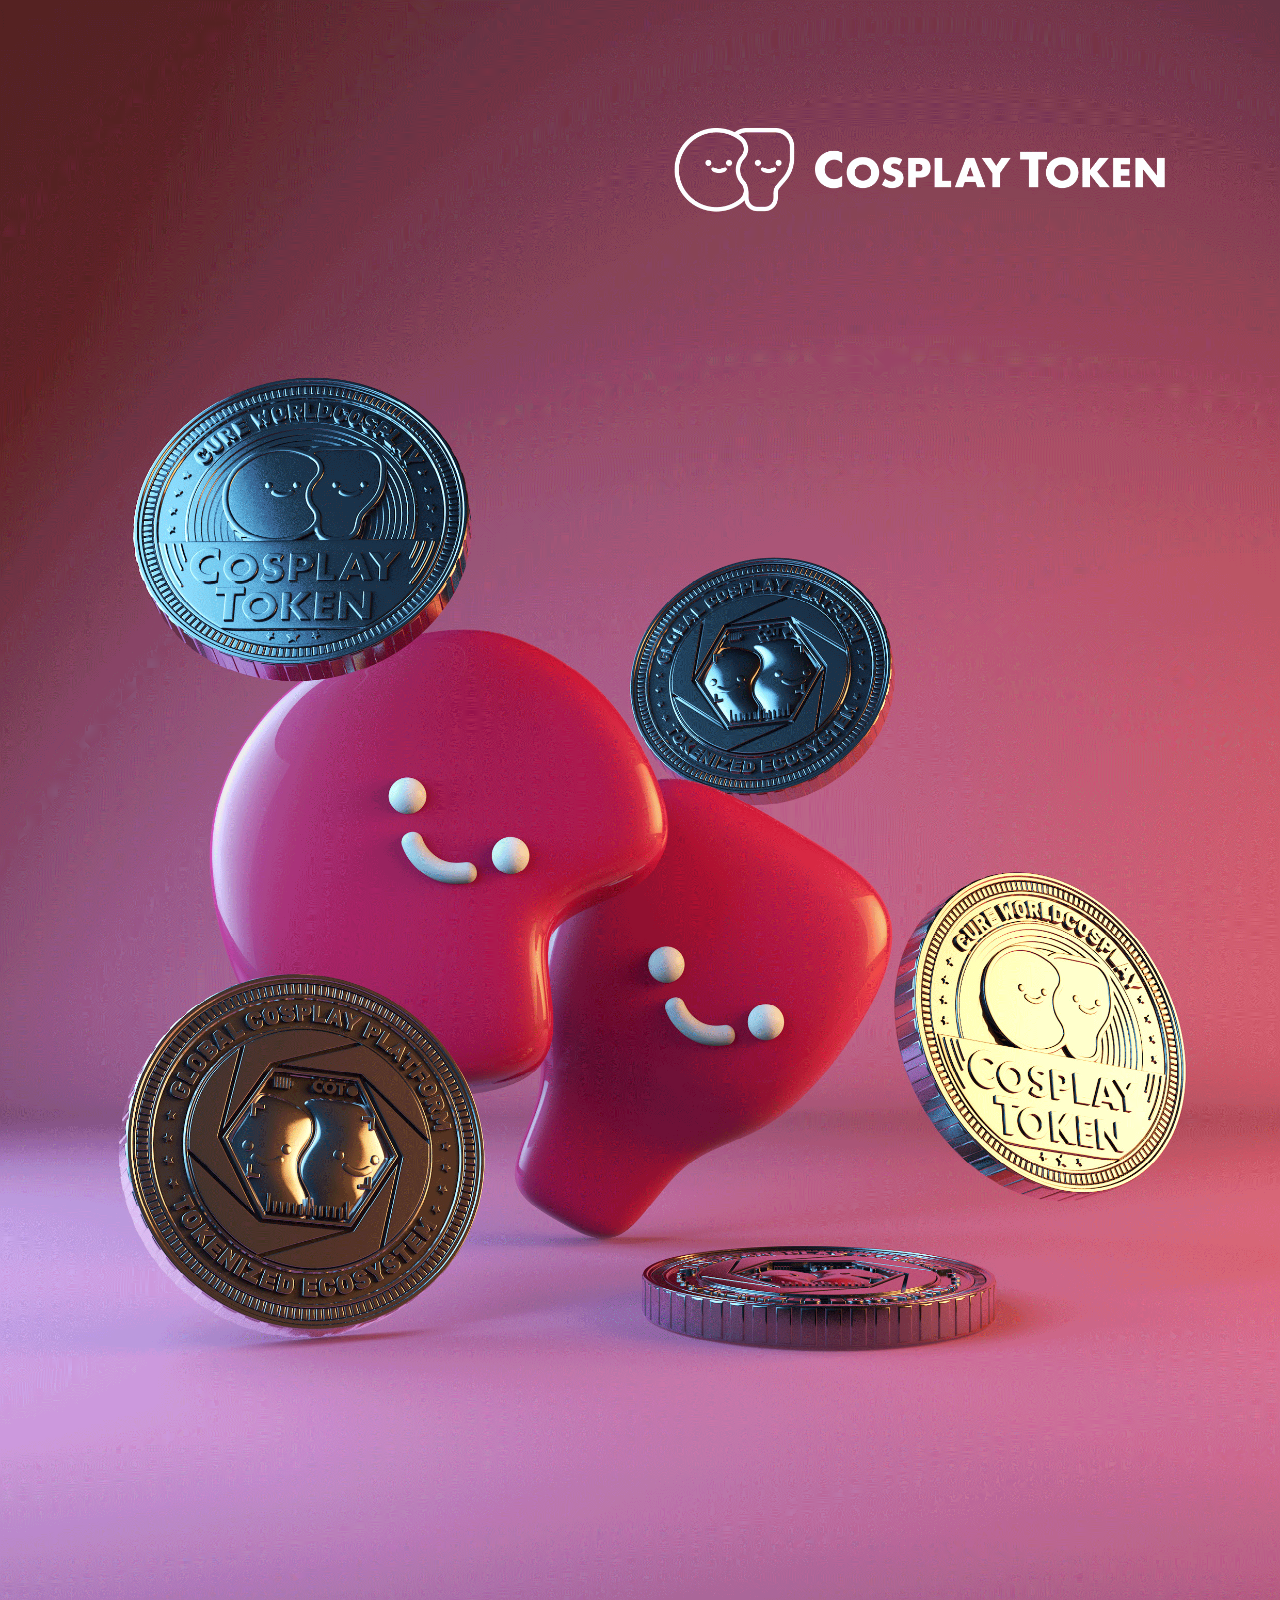
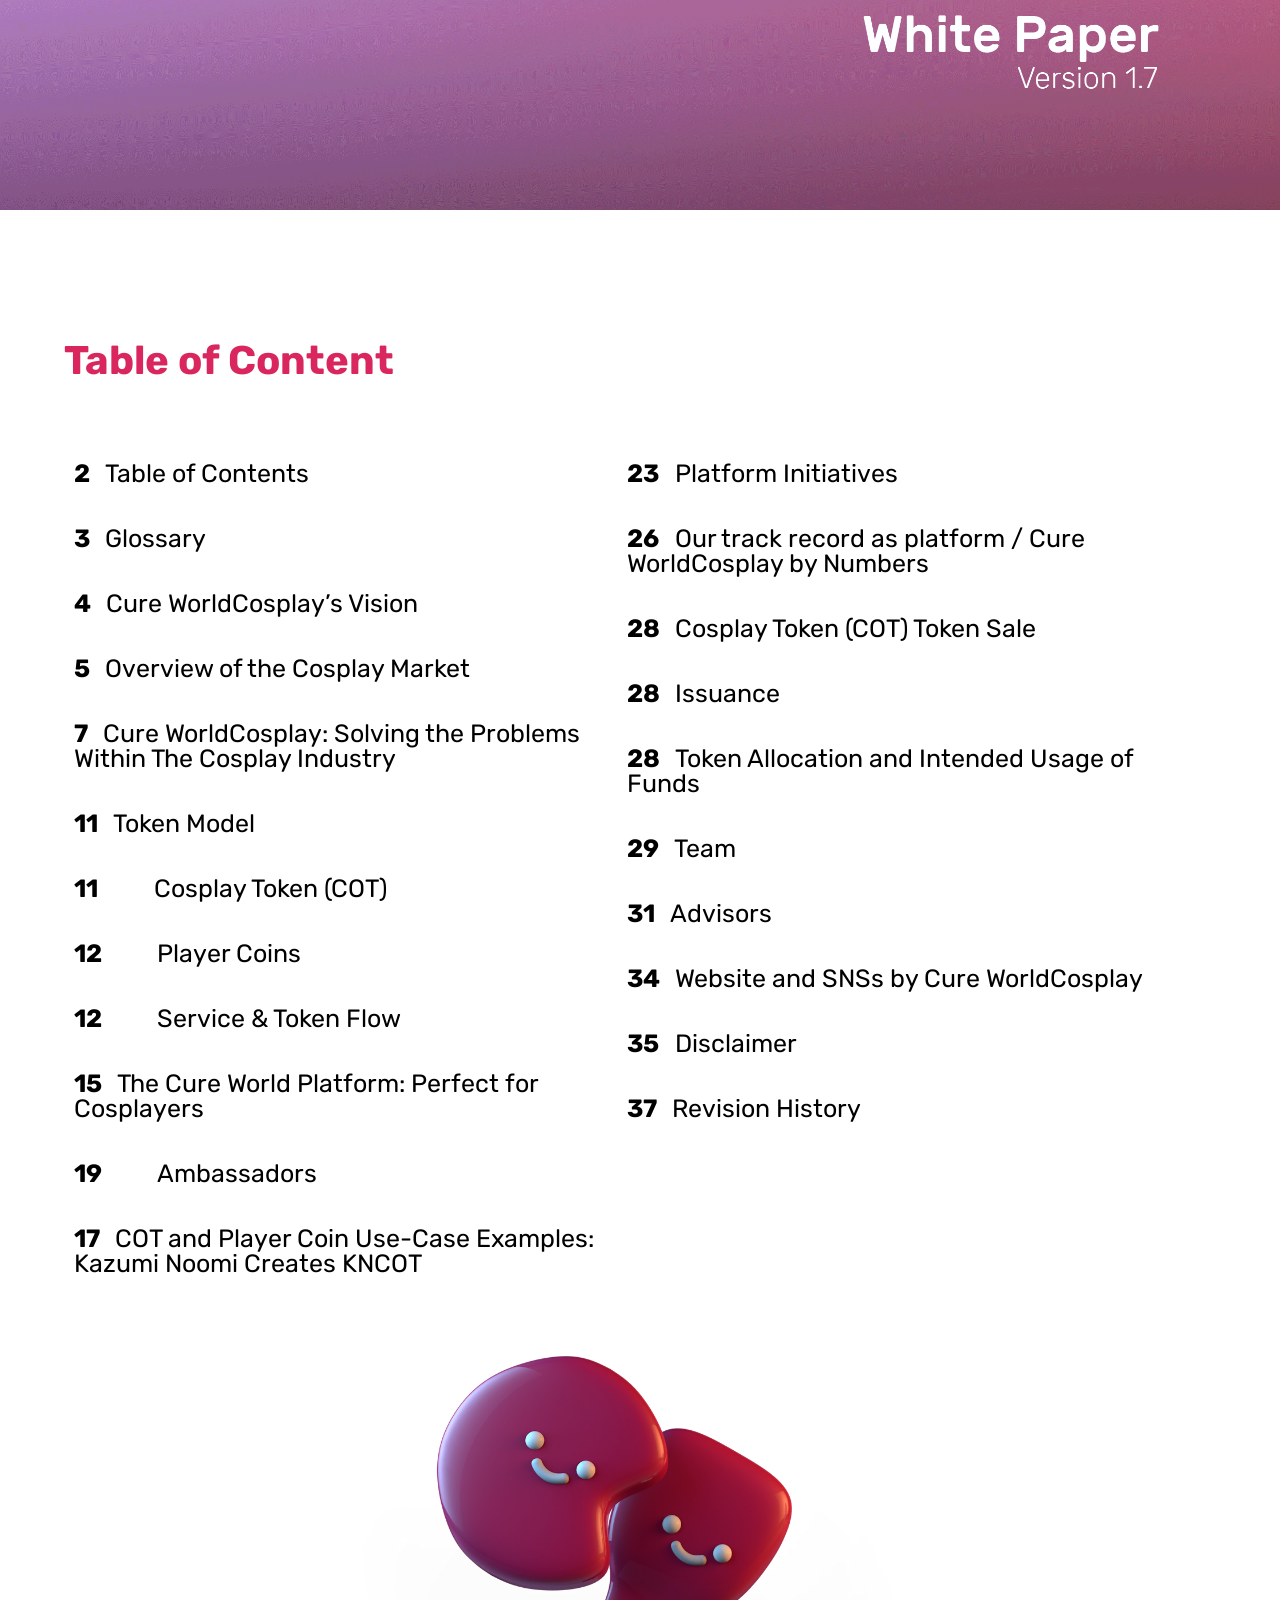
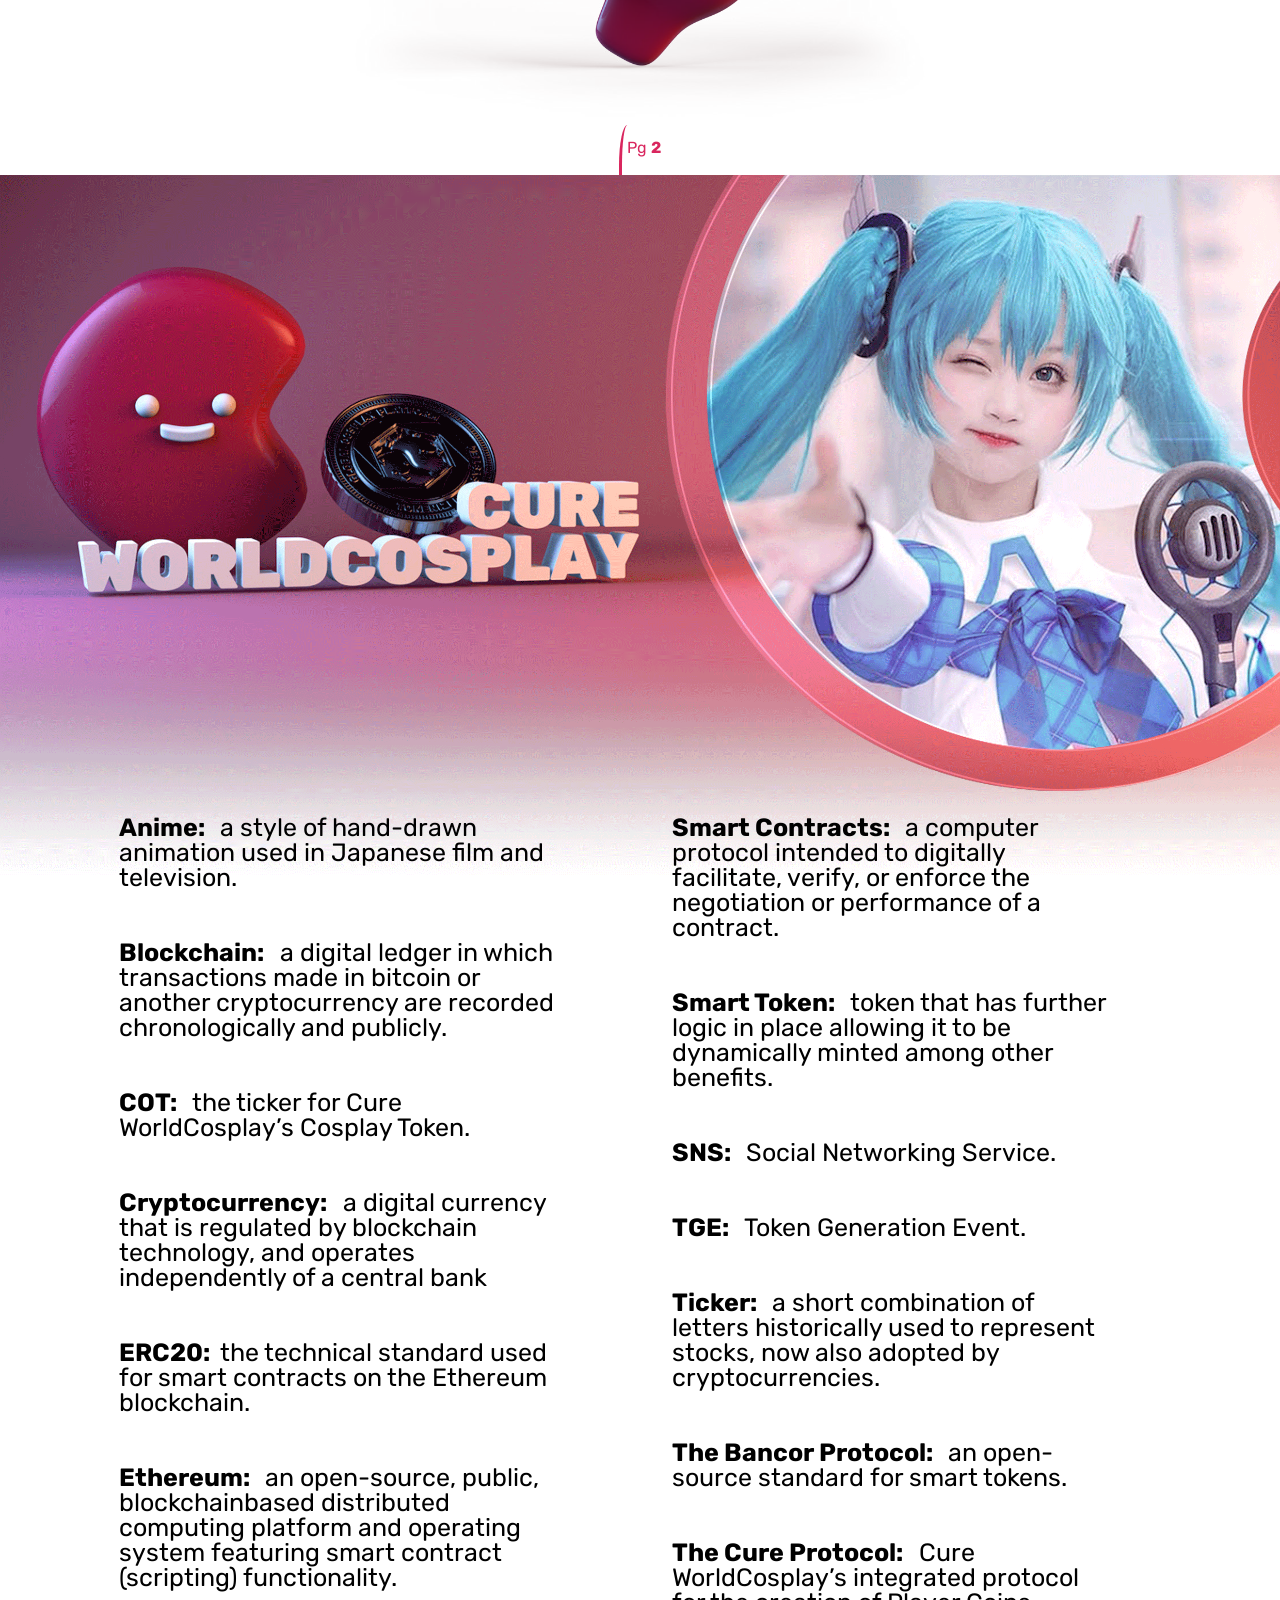
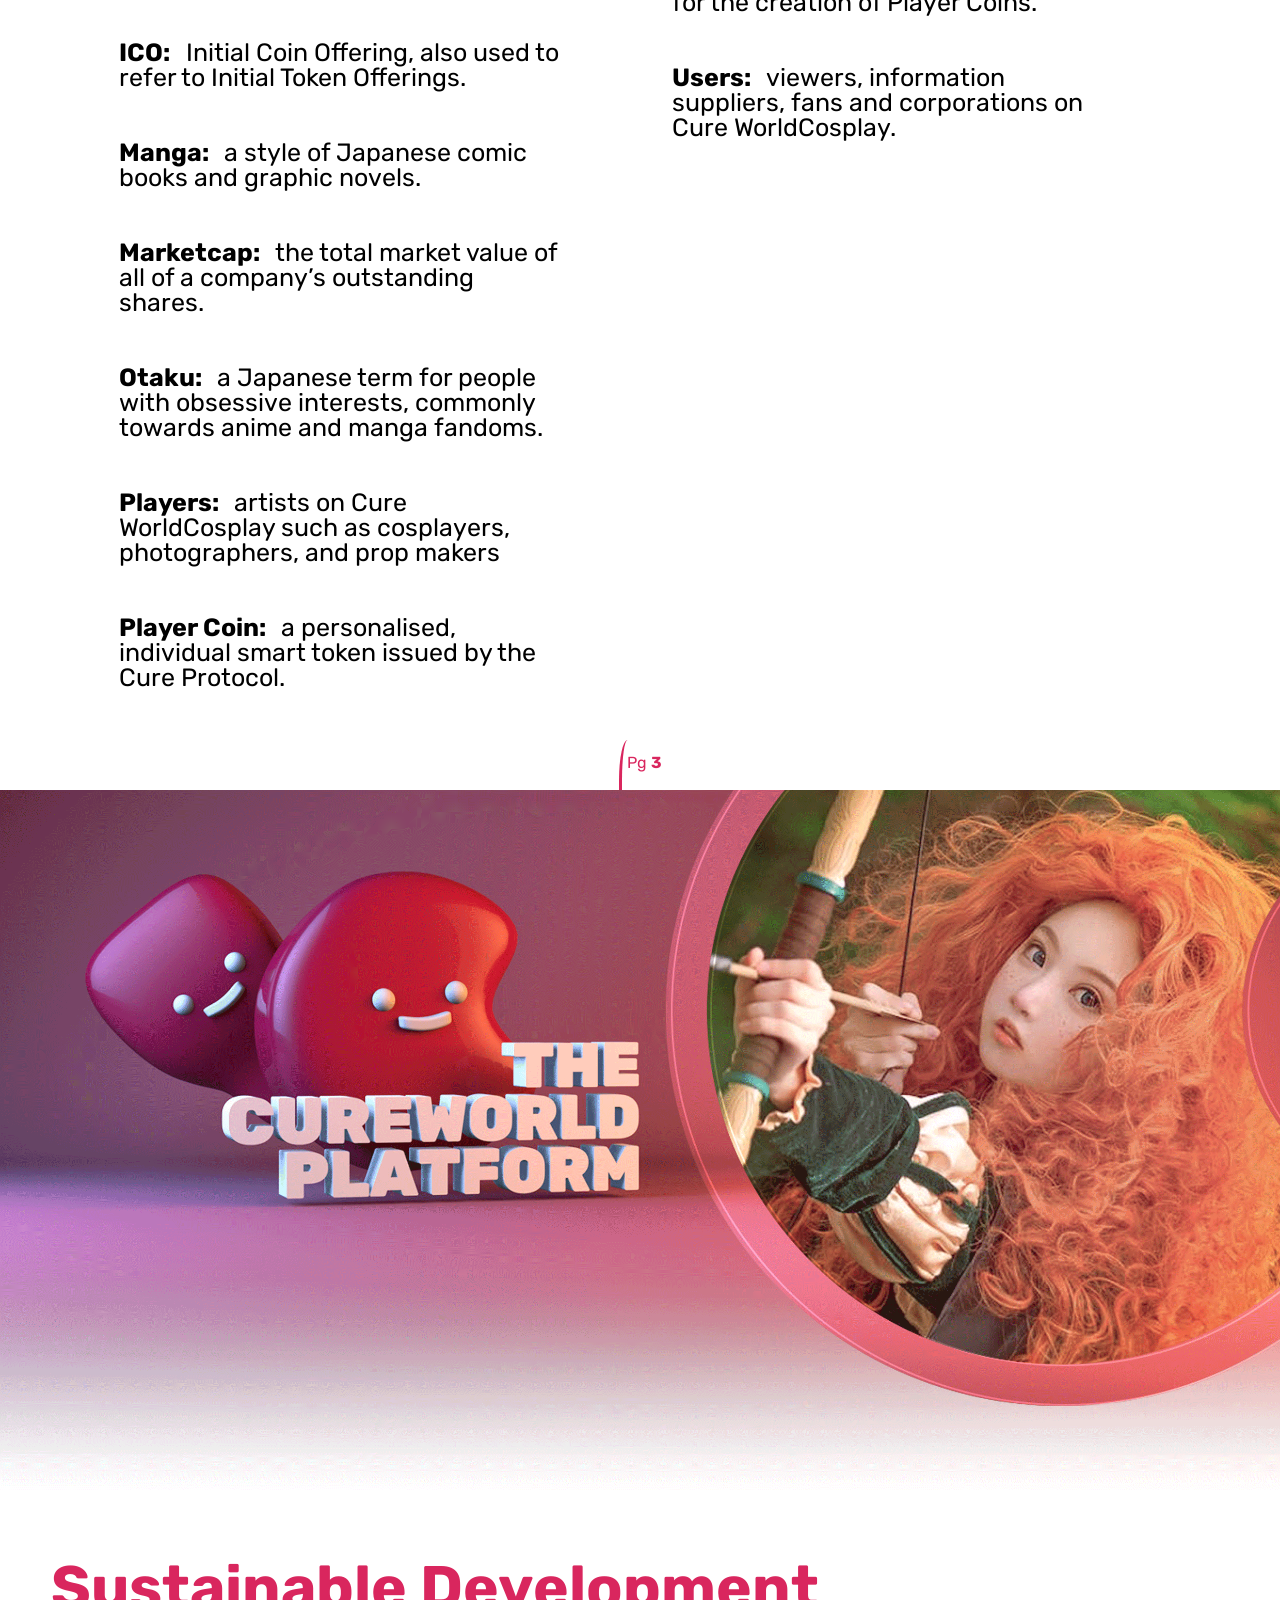
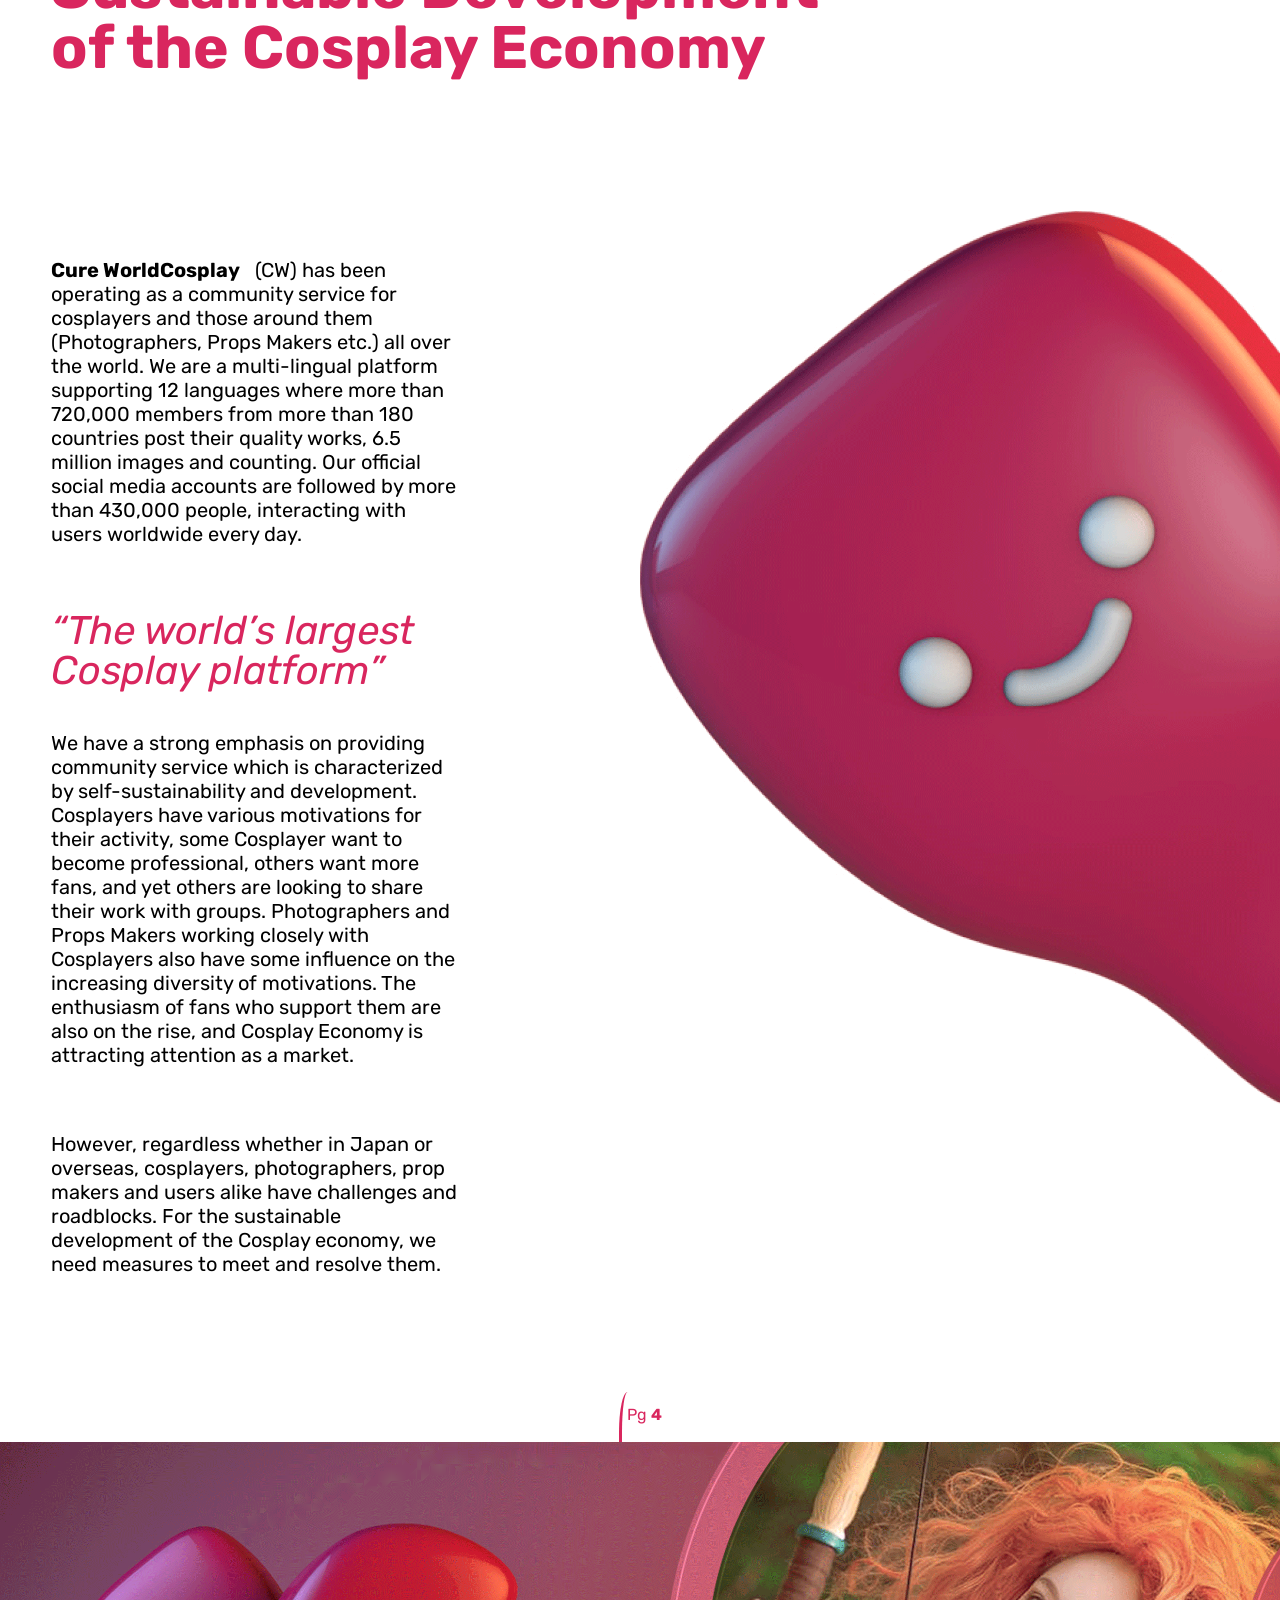
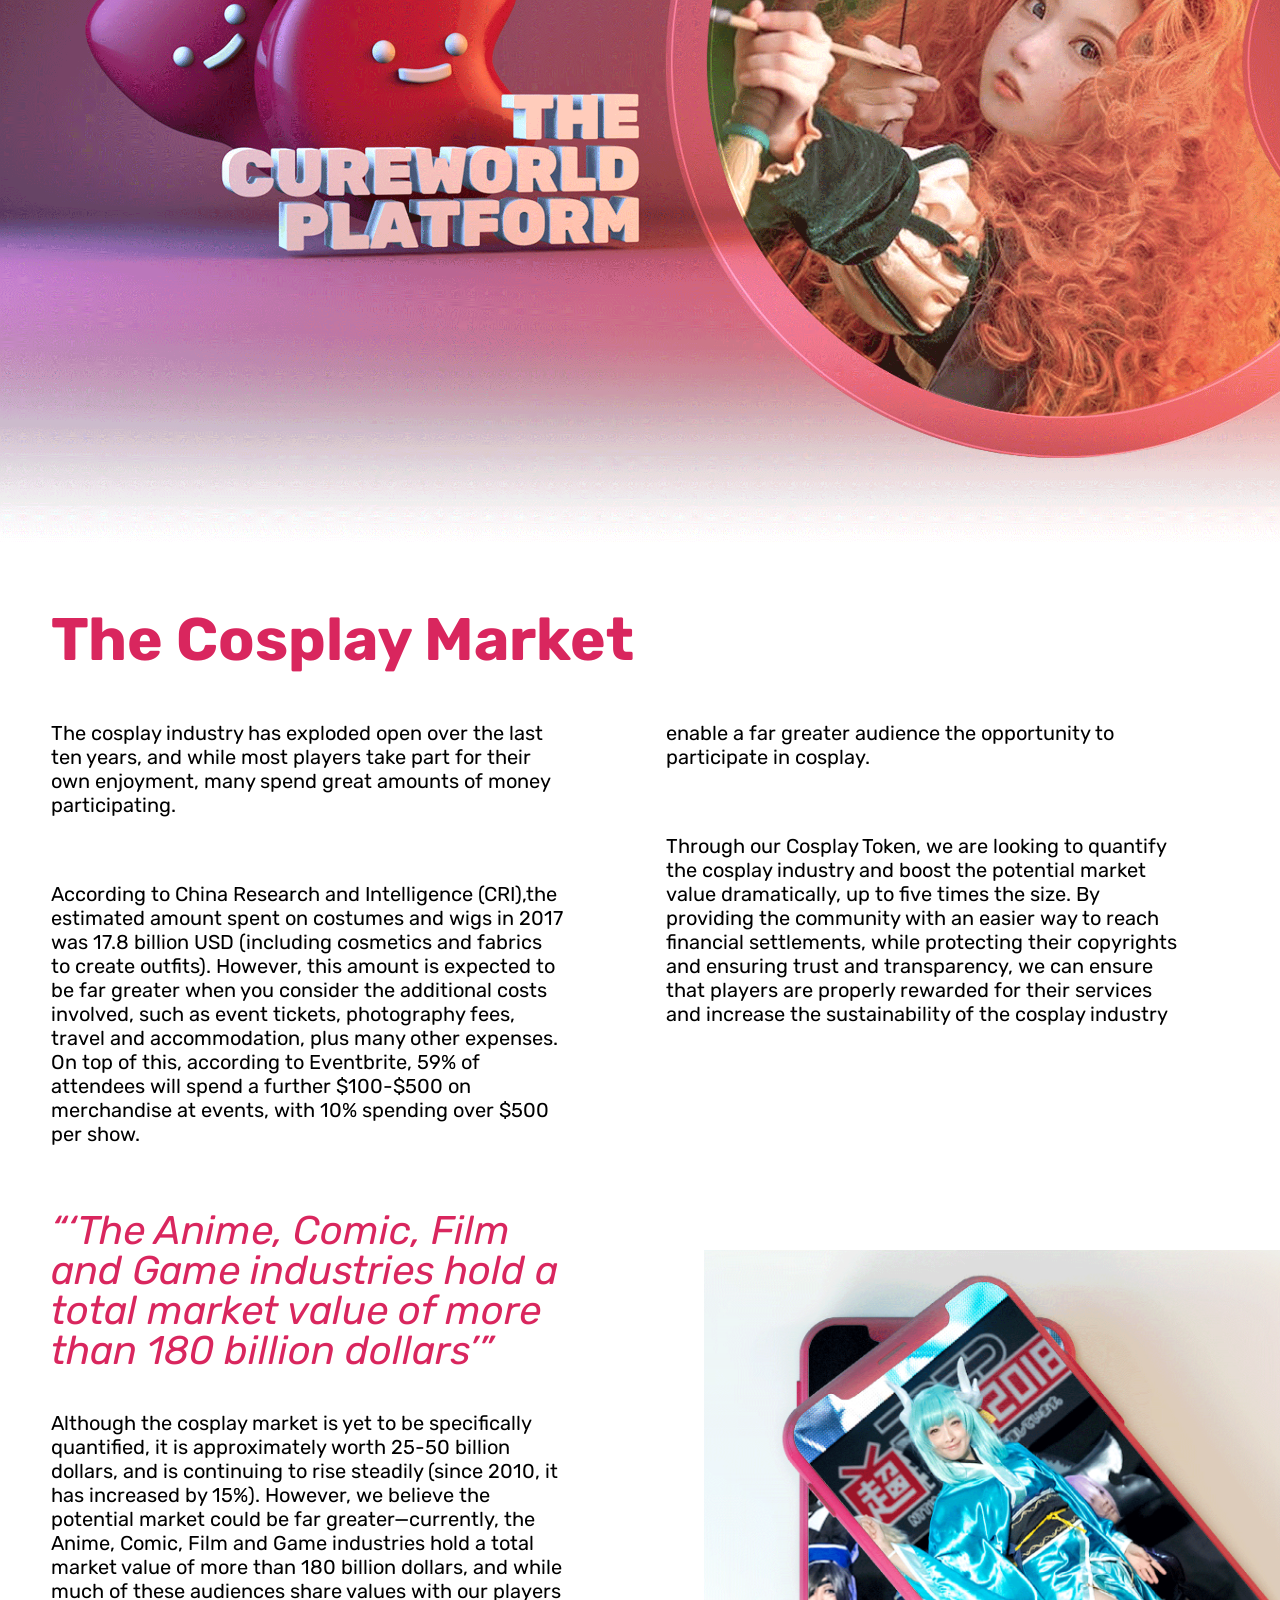
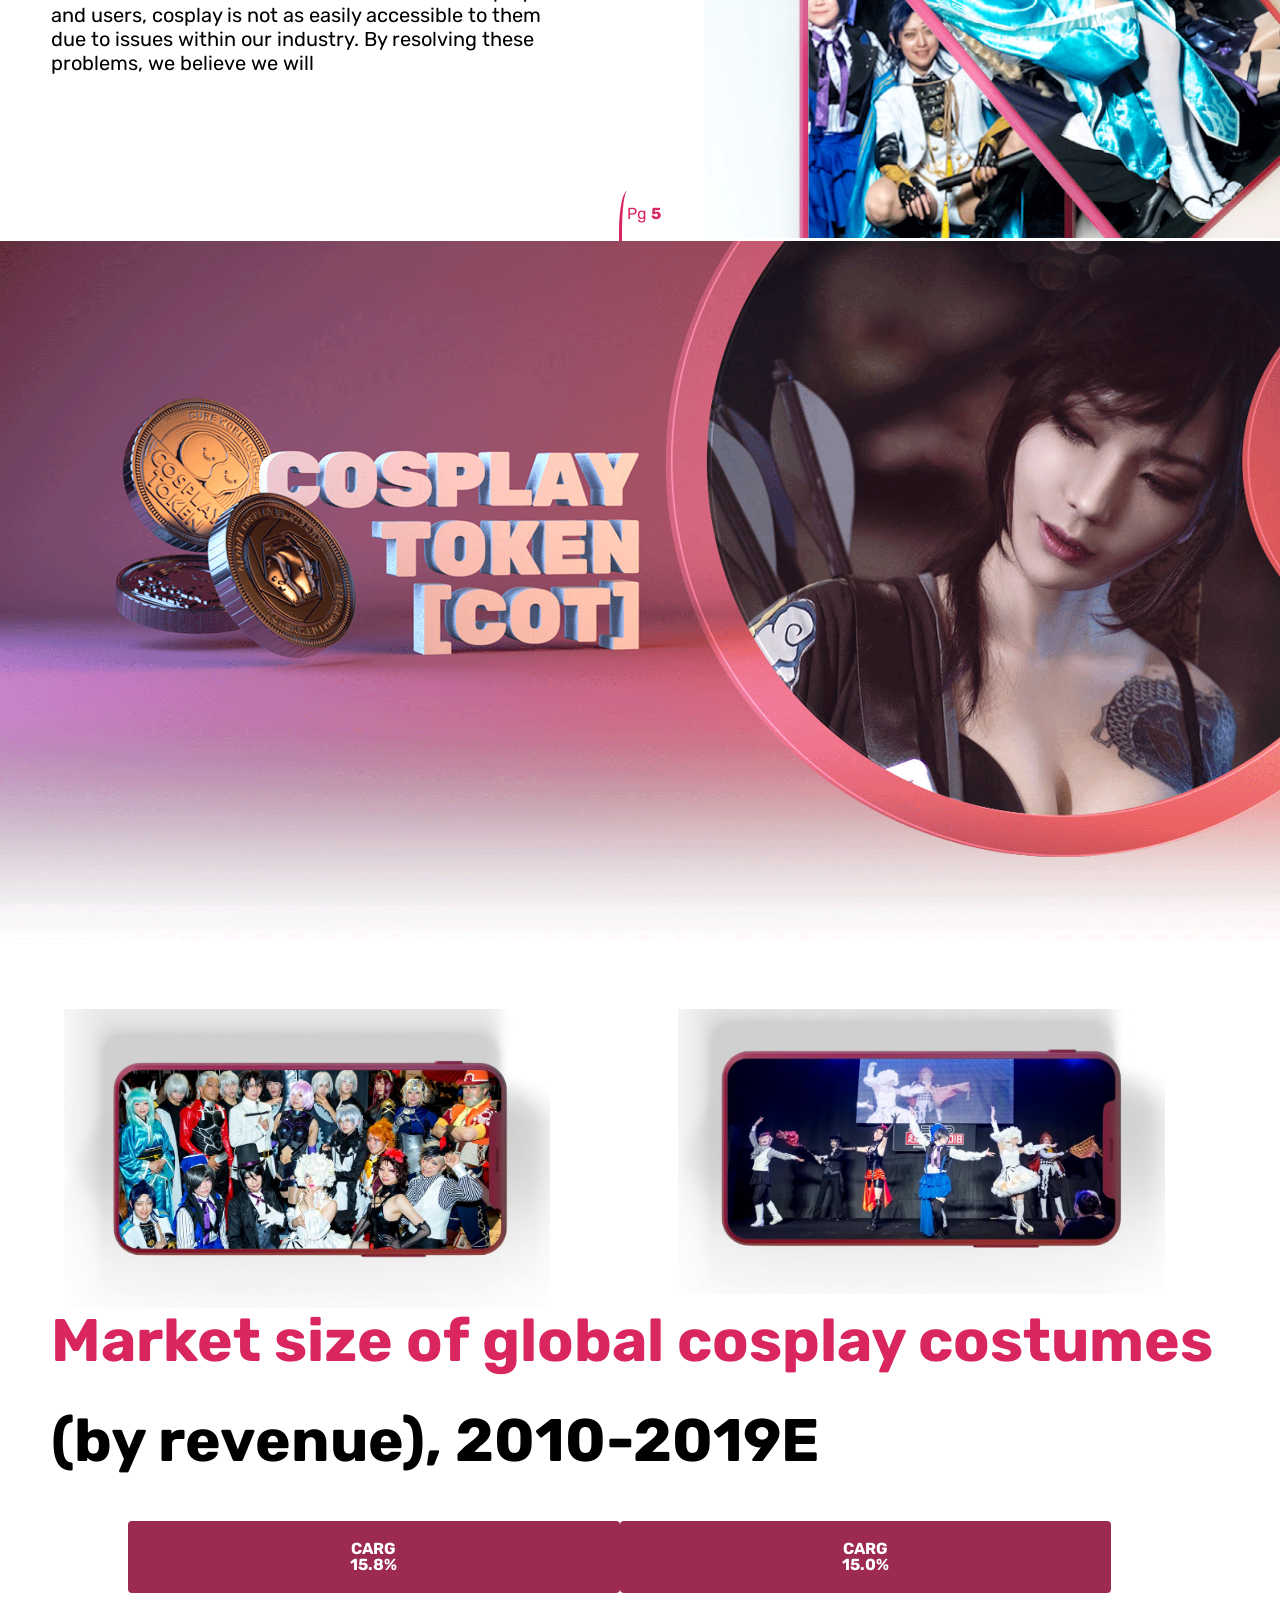
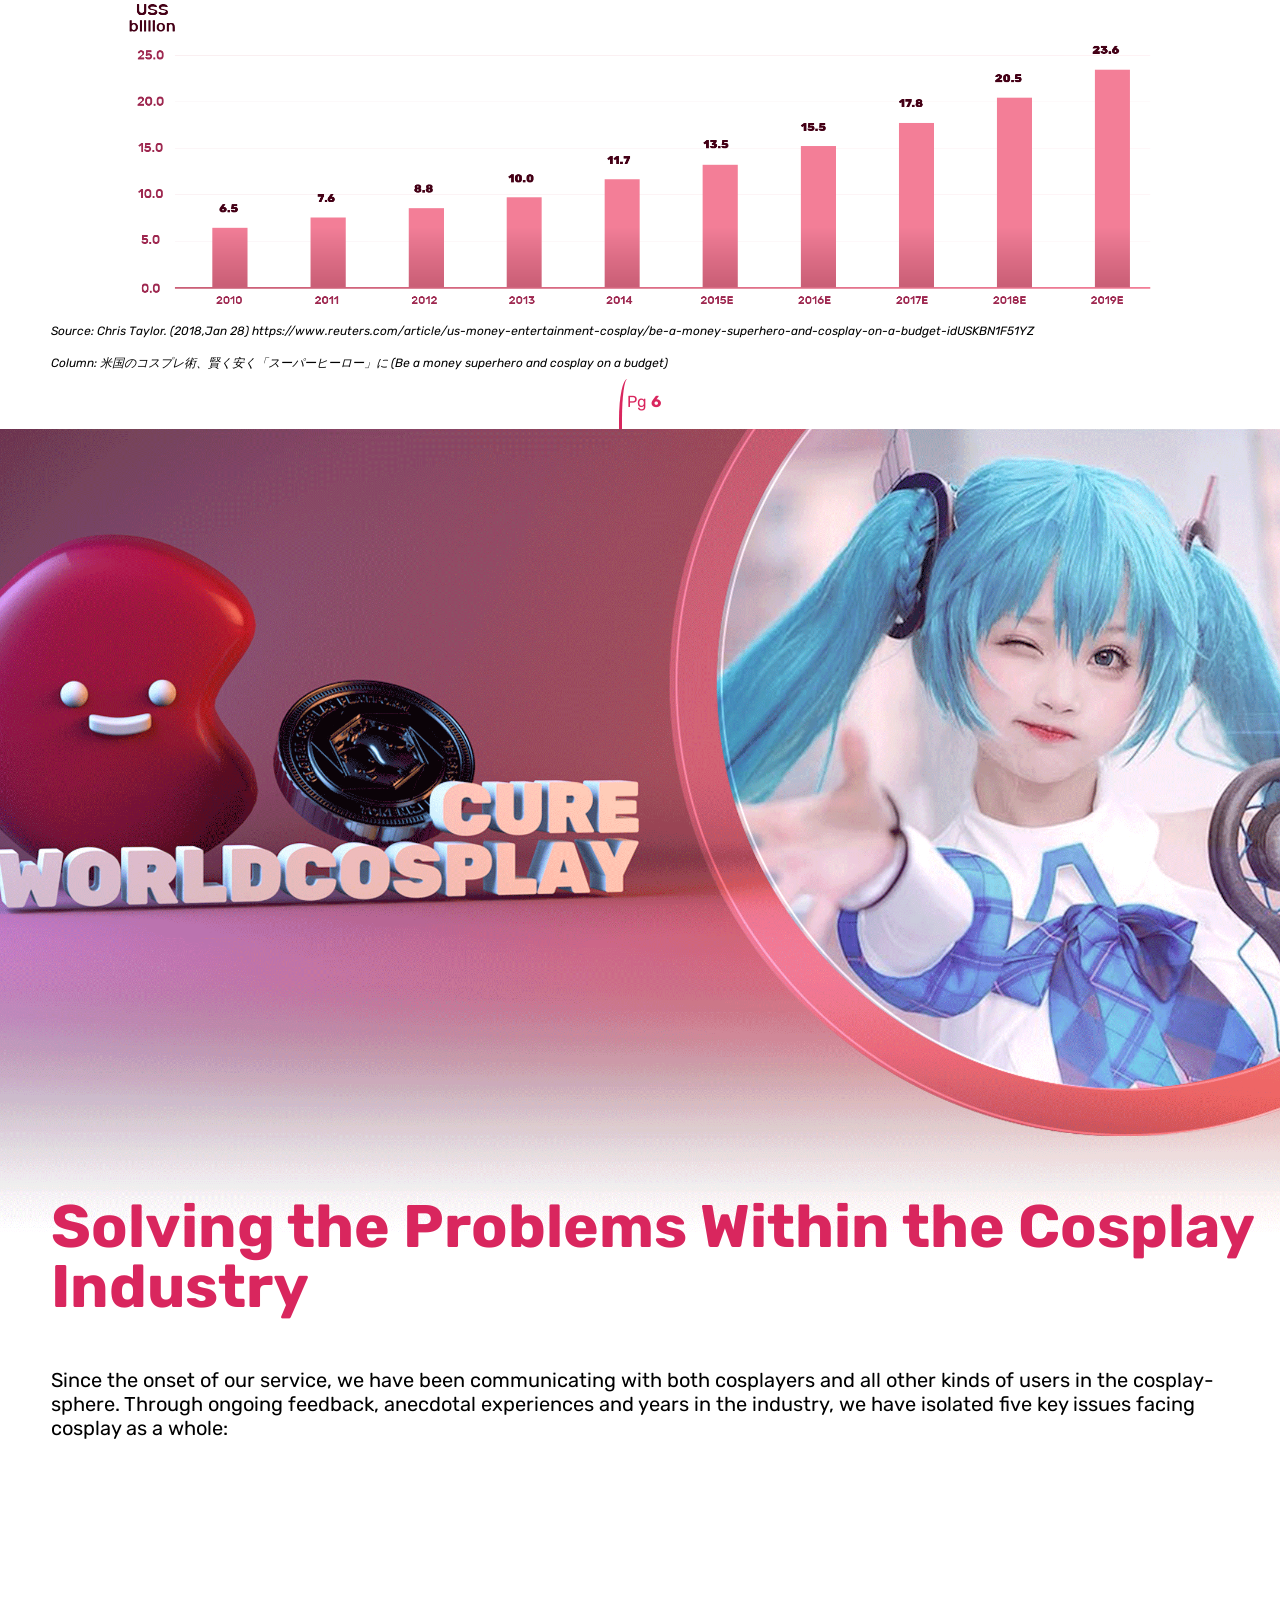
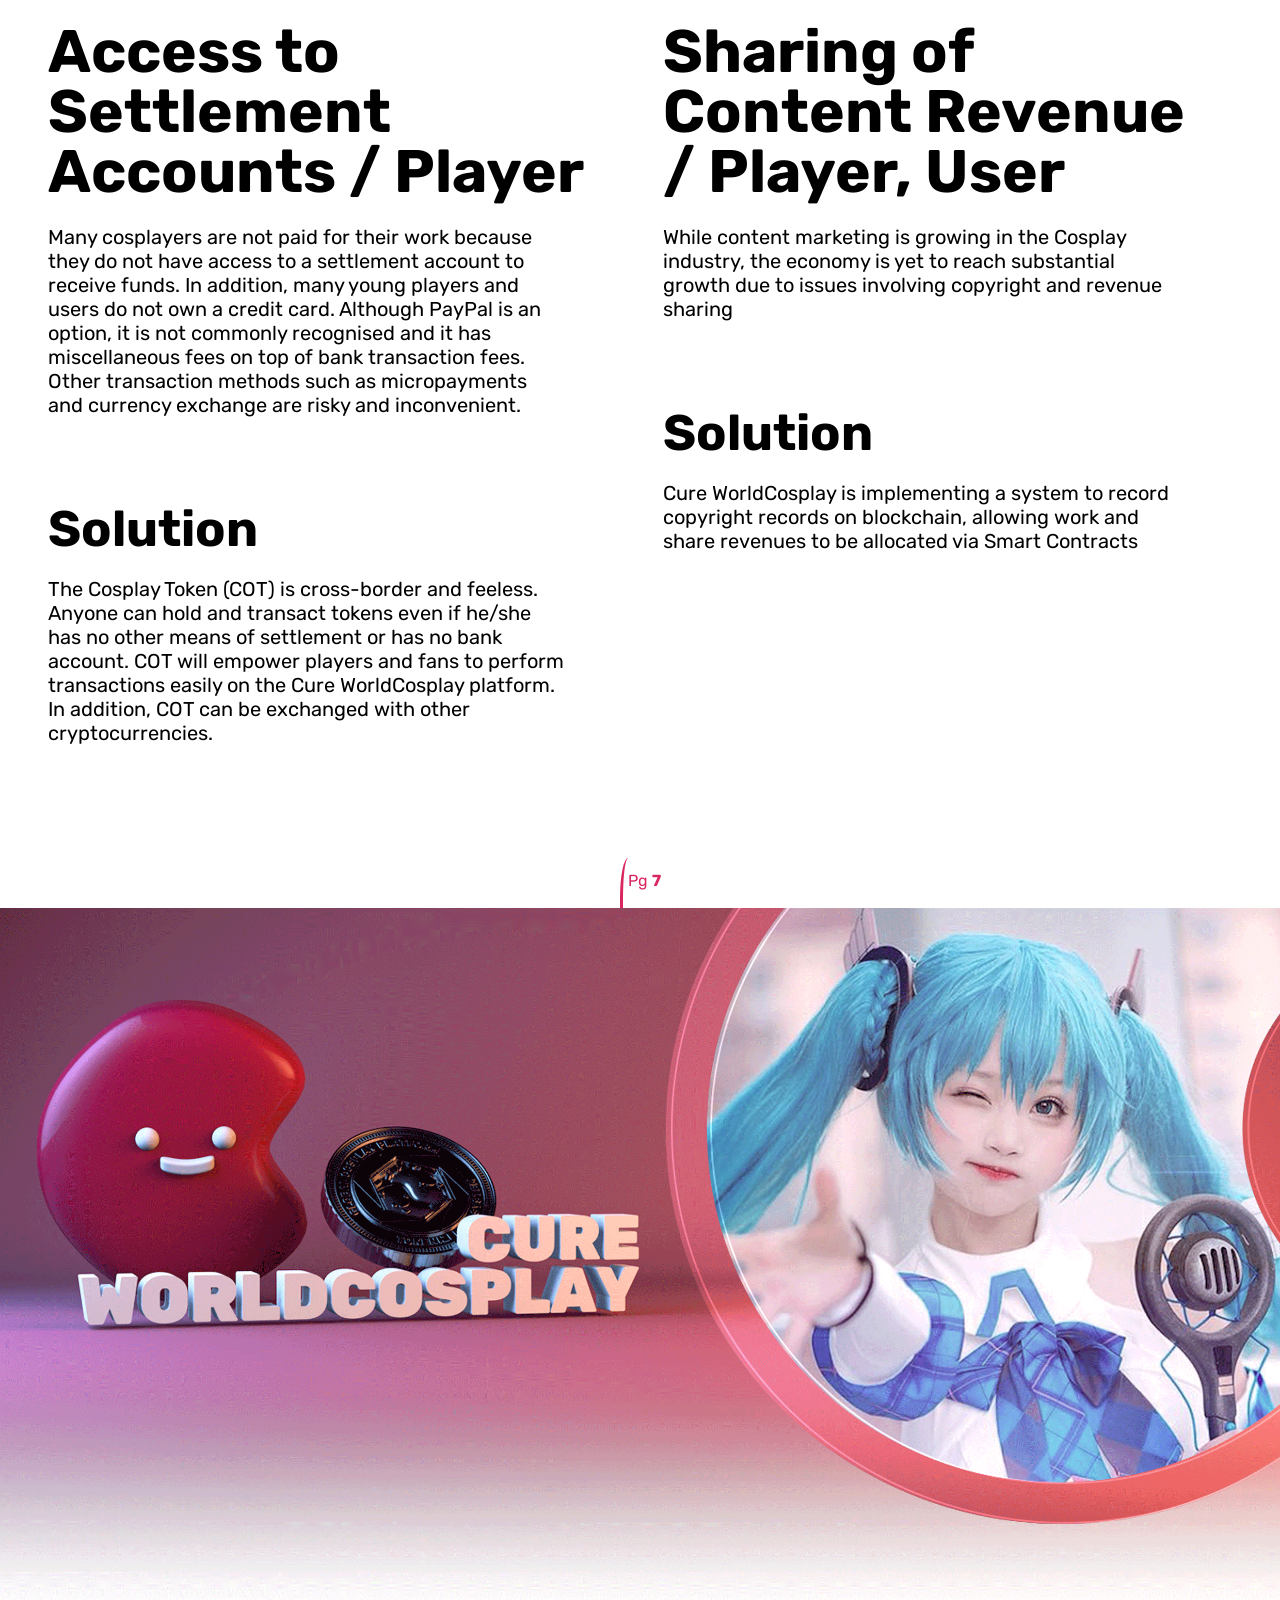
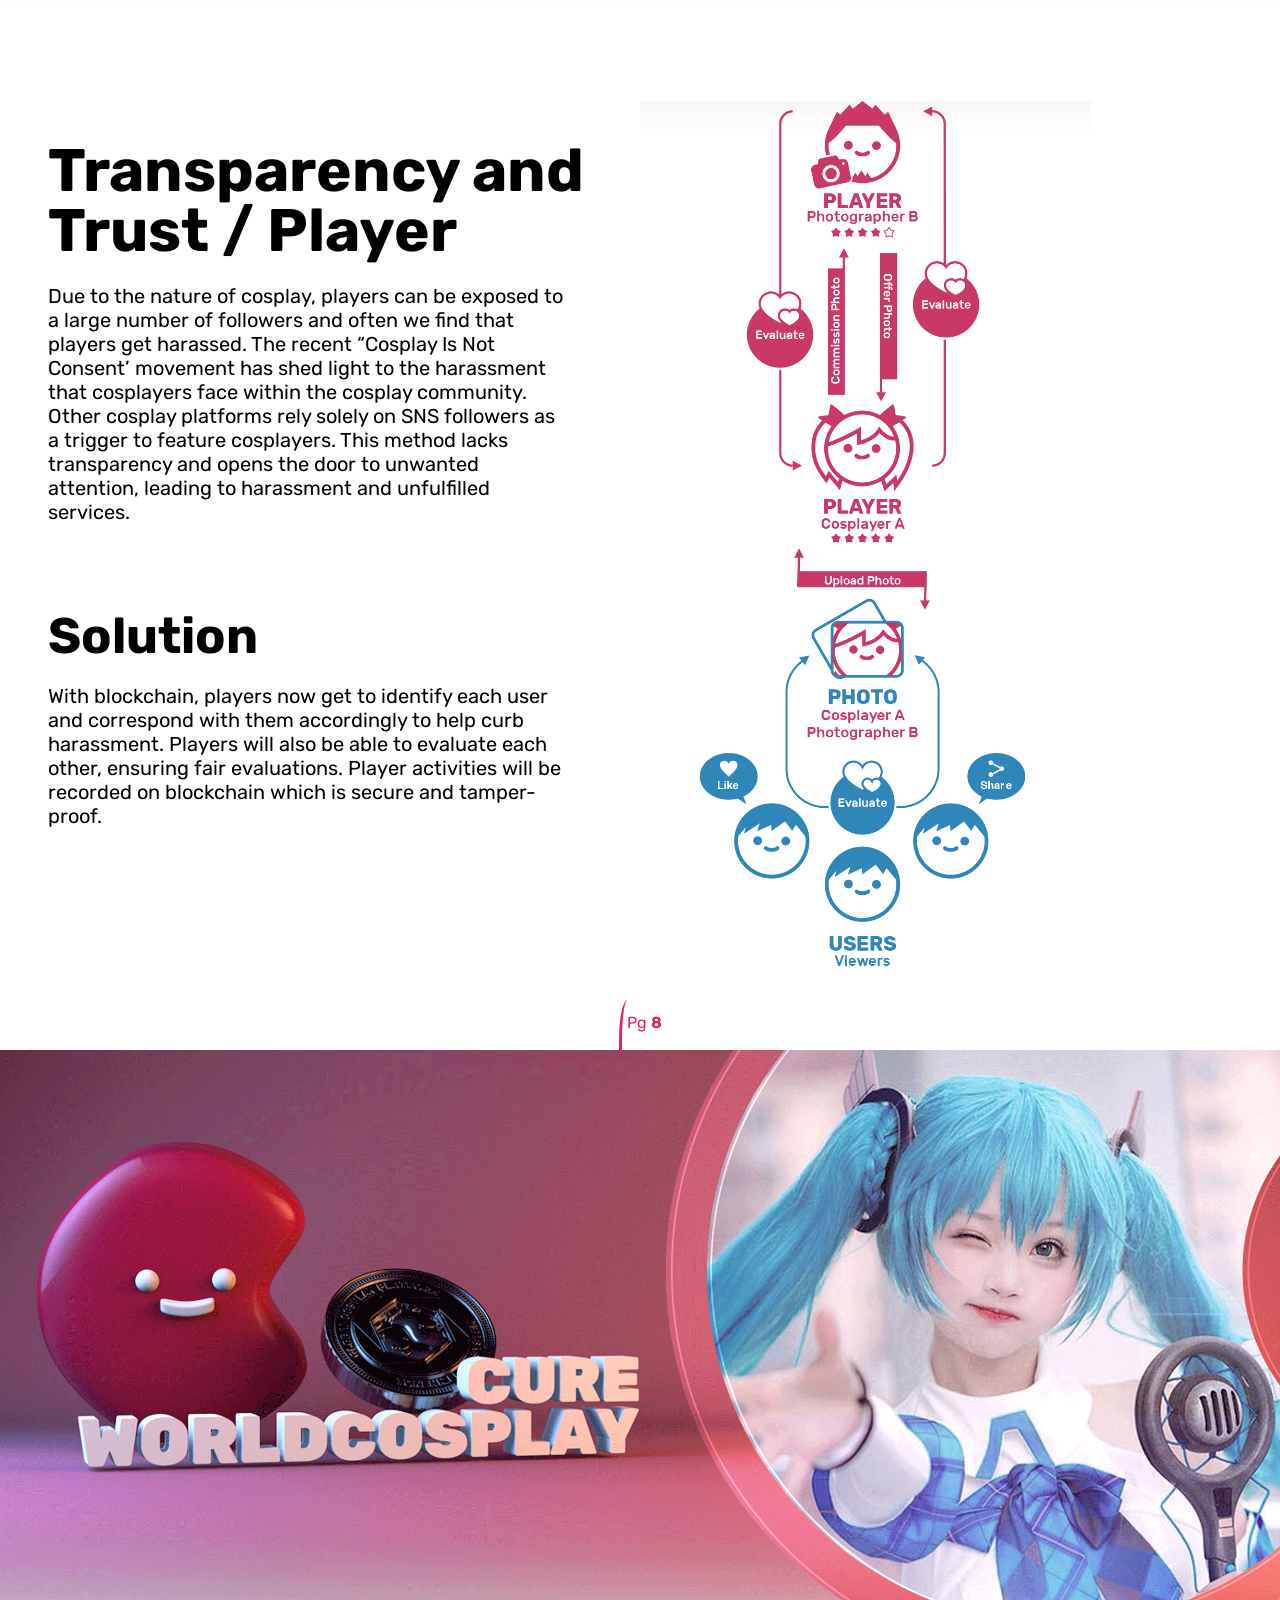
==== commit 6c8f6a92: "page11" ====
--- a/index.html
+++ b/index.html
@@ -14,59 +14,59 @@
         <img src="image/1_1.png" width="100%" alt="">
         
     </section>
-    <section id="content">
+        <section id="content">
         <h1 class="red_text">Table of Content</h1>
         <div id="ul_text">
             <ul>
                 <li>
                     
-                    <p><span class="bold_p">2 </span>&ensp; &ensp; Table of Contents</p>
-                </li>
-                <li>
-                    
-                    <p><span class="bold_p">3 </span>&ensp; &ensp; Glossary</p>
-                </li>
-                <li>
-                    
-                    <p><span class="bold_p">4 </span>&ensp; &ensp; Cure WorldCosplay’s Vision</p>
-                </li>
-                <li>
-                    
-                    <p><span class="bold_p">5 </span>&ensp; &ensp; Overview of the Cosplay Market</p>
-                </li>
-                <li>
-                    
-                    <p><span class="bold_p">7 </span>&ensp; &ensp; Cure WorldCosplay: Solving the Problems
+                    <p><span class="bold_p">2 </span>  Table of Contents</p>
+                </li>
+                <li>
+                    
+                    <p><span class="bold_p">3 </span>  Glossary</p>
+                </li>
+                <li>
+                    
+                    <p><span class="bold_p">4 </span>  Cure WorldCosplay’s Vision</p>
+                </li>
+                <li>
+                    
+                    <p><span class="bold_p">5 </span>  Overview of the Cosplay Market</p>
+                </li>
+                <li>
+                    
+                    <p><span class="bold_p">7 </span>  Cure WorldCosplay: Solving the Problems
                         Within The Cosplay Industry</p>
                 </li>
                 <li>
                     
-                    <p><span class="bold_p">11 </span>&ensp; &ensp; Token Model</p>
-                </li>
-                <li>
-                    
-                    <p><span class="bold_p">11</span> &ensp; &ensp; &ensp; &ensp; &ensp; Cosplay Token (COT)</p>
-                </li>
-                <li>
-                    
-                    <p><span class="bold_p">12 </span> &ensp; &ensp; &ensp; &ensp; &ensp; Player Coins</p>
-                </li>
-                <li>
-                    
-                    <p><span class="bold_p">12 </span> &ensp; &ensp; &ensp; &ensp; &ensp; Service & Token Flow</p>
-                </li>
-                <li>
-                    
-                    <p><span class="bold_p">15 </span> &ensp; &ensp;The Cure World Platform: Perfect for
+                    <p><span class="bold_p">11 </span>  Token Model</p>
+                </li>
+                <li>
+                    
+                    <p><span class="bold_p span_lui">11</span> Cosplay Token (COT)</p>
+                </li>
+                <li>
+                    
+                    <p><span class="bold_p span_lui">12 </span> Player Coins</p>
+                </li>
+                <li>
+                    
+                    <p><span class="bold_p span_lui">12 </span> Service & Token Flow</p>
+                </li>
+                <li>
+                    
+                    <p><span class="bold_p">15 </span>  The Cure World Platform: Perfect for
                         Cosplayers</p>
                 </li>
                 <li>
                     
-                    <p><span class="bold_p">19 </span> &ensp; &ensp; &ensp; &ensp; &ensp; Ambassadors</p>
-                </li>
-                <li>
-                    
-                    <p><span class="bold_p">17 </span> &ensp; &ensp;COT and Player Coin Use-Case Examples:
+                    <p><span class="bold_p span_lui">19 </span> Ambassadors</p>
+                </li>
+                <li>
+                    
+                    <p><span class="bold_p">17 </span>  COT and Player Coin Use-Case Examples:
                         Kazumi Noomi Creates KNCOT</p>
                 </li>
                 
@@ -74,45 +74,45 @@
             <ul>
                 <li>
                     
-                    <p><span class="bold_p">23</span>&ensp; &ensp;Platform Initiatives</p>
-                </li>
-                <li>
-                    
-                    <p><span class="bold_p">26</span>&ensp; &ensp;Our track record as platform / Cure
+                    <p><span class="bold_p">23</span> Platform Initiatives</p>
+                </li>
+                <li>
+                    
+                    <p><span class="bold_p">26</span> Our track record as platform / Cure
                         WorldCosplay by Numbers</p>
                 </li>
                 <li>
                     
-                    <p><span class="bold_p">28 </span> &ensp; &ensp;Cosplay Token (COT) Token Sale</p>
-                </li>
-                <li>
-                    
-                    <p><span class="bold_p">28 </span>&ensp; &ensp; Issuance</p>
-                </li>
-                <li>
-                    
-                    <p ><span class="bold_p">28 </span>&ensp; &ensp; Token Allocation and Intended Usage
+                    <p><span class="bold_p">28 </span>  Cosplay Token (COT) Token Sale</p>
+                </li>
+                <li>
+                    
+                    <p><span class="bold_p">28 </span>  Issuance</p>
+                </li>
+                <li>
+                    
+                    <p ><span class="bold_p">28 </span>  Token Allocation and Intended Usage
                         of Funds</p>
                 </li>
                 <li>
                     
-                    <p><span class="bold_p">29 </span> &ensp; &ensp;Team</p>
-                </li>
-                <li>
-                    
-                    <p><span class="bold_p">31 </span>&ensp; &ensp; Advisors</p>
-                </li>
-                <li>
-                    
-                    <p><span class="bold_p">34 </span>&ensp; &ensp; Website and SNSs by Cure WorldCosplay</p>
-                </li>
-                <li>
-                    
-                    <p><span class="bold_p"> 35</span>&ensp; &ensp;Disclaimer</p>
-                </li>
-                <li>
-                    
-                    <p><span class="bold_p">37 </span> &ensp; &ensp;Revision History</p>
+                    <p><span class="bold_p">29 </span>  Team</p>
+                </li>
+                <li>
+                    
+                    <p><span class="bold_p">31 </span>  Advisors</p>
+                </li>
+                <li>
+                    
+                    <p><span class="bold_p">34 </span>  Website and SNSs by Cure WorldCosplay</p>
+                </li>
+                <li>
+                    
+                    <p><span class="bold_p"> 35</span> Disclaimer</p>
+                </li>
+                <li>
+                    
+                    <p><span class="bold_p">37 </span>  Revision History</p>
                 </li>
             </ul>
 
@@ -125,8 +125,8 @@
         <div class="wrap_page" style="text-align: center;">
             <div class="page" style="display: inline-block;">Pg <b>2</b> </div>
         </div>
-    </section>
-    <section id="page_3">
+        </section>
+        <section id="page_3">
         
         <div id="ul_page_3">
             <ul>
@@ -355,5 +355,253 @@
                         <div class="page" style="display: inline-block;">Pg <b>5</b> </div>
                 </div>
         </section>
+        <section id="page_6">
+            <div id="img_6">
+                <ul>
+                    <li>
+                        <img src="image/left_6.png" width="100%" alt="">
+                    </li>
+                    <li>
+                        <img src="image/right_6.png" width="100%" alt="">
+                    </li>
+                </ul>
+            </div>
+            <h1 class="red_text h1_page">Market size of global cosplay costumes </h1>
+            <h2 class="h2_page">(by revenue), 2010-2019E</h2>
+            <div id="btn_6">
+                <ul>
+                    <li><a href="" class="btn_6">CARG 15.8%</a></li>
+                    <li> <a href="" class="btn_6">CARG 15.0%</a></li>
+                </ul>
+                
+               
+            </div>
+            <div id="chart">
+                <img src="image/chart_6.png" width="100%" alt="">
+            </div>
+            <p>Source: Chris Taylor. (2018,Jan 28) https://www.reuters.com/article/us-money-entertainment-cosplay/be-a-money-superhero-and-cosplay-on-a-budget-idUSKBN1F51YZ</p>
+            <p>Column: 米国のコスプレ術、賢く安く「スーパーヒーロー」に (Be a money superhero and cosplay on a budget)</p>
+            <div class="wrap_page" style="text-align: center;">
+                <div class="page" style="display: inline-block;">Pg <b>6</b> </div>
+        </div>
+        </section>
+        <section id="page_7">
+                <h1 class="red_text h1_page">Solving the Problems
+                        Within the Cosplay Industry
+                </h1>
+                <p>
+                                Since the onset of our service, we have been communicating with both cosplayers and all other kinds of
+                                users in the cosplay-sphere. Through ongoing feedback, anecdotal experiences and years in the industry,
+                                we have isolated five key issues facing cosplay as a whole:
+                </p>
+                <div id="text_7">
+                    <ul>
+                        <li>
+                            <h2>Access to Settlement
+                                    Accounts / Player
+                            </h2>
+                            <p>
+                                    Many cosplayers are not paid for their work because
+                                    they do not have access to a settlement account to
+                                    receive funds. In addition, many young players and
+                                    users do not own a credit card. Although PayPal is
+                                    an option, it is not commonly recognised and it has
+                                    miscellaneous fees on top of bank transaction fees.
+                                    Other transaction methods such as micropayments
+                                    and currency exchange are risky and inconvenient.
+                            </p>
+                            <h3>Solution </h3>
+                            <p>The Cosplay Token (COT) is cross-border and feeless.
+                                    Anyone can hold and transact tokens even if
+                                    he/she has no other means of settlement or has
+                                    no bank account. COT will empower players and
+                                    fans to perform transactions easily on the Cure
+                                    WorldCosplay platform. In addition, COT can be
+                                    exchanged with other cryptocurrencies.</p>
+                        </li>
+                        <li>
+                                <h2>Sharing of Content
+                                        Revenue / Player, User
+                                </h2>
+                                <p>
+                                        While content marketing is growing in the Cosplay
+industry, the economy is yet to reach substantial
+growth due to issues involving copyright and
+revenue sharing
+                                </p>
+                                <h3>Solution </h3>
+                                <p>Cure WorldCosplay is implementing a system to
+                                        record copyright records on blockchain, allowing
+                                        work and share revenues to be allocated via Smart
+                                        Contracts</p>
+                            </li>
+                    </ul>
+                </div>
+                <div class="wrap_page" style="text-align: center;">
+                        <div class="page" style="display: inline-block;">Pg <b>7</b> </div>
+                </div>
+        </section>
+        <section id="page_8">
+            <div id="text_8">
+                <ul>
+                    <li>
+                            <h2>Transparency and Trust /
+                                    Player
+                            </h2>
+                            <p>
+                                    Due to the nature of cosplay, players can be
+exposed to a large number of followers and often
+we find that players get harassed. The recent
+“Cosplay Is Not Consent’ movement has shed light
+to the harassment that cosplayers face within the
+cosplay community.
+Other cosplay platforms rely solely on SNS followers
+as a trigger to feature cosplayers. This method lacks
+transparency and opens the door to unwanted
+attention, leading to harassment and unfulfilled
+services.
+                            </p>
+                            <h3>Solution 
+                            </h3>
+                            <p>
+                                    With blockchain, players now get to identify each
+                                    user and correspond with them accordingly to
+                                    help curb harassment. Players will also be able
+                                    to evaluate each other, ensuring fair evaluations.
+                                    Player activities will be recorded on blockchain
+                                    which is secure and tamper-proof.
+                            </p>
+                    </li>
+                    <li>
+                        <div id="img_8">
+                            <img src="image/8.png" width="100%" alt="">
+                        </div>
+                    </li>
+                </ul>
+            </div>
+            <div class="wrap_page" style="text-align: center;">
+                    <div class="page" style="display: inline-block;">Pg <b>8</b> </div>
+            </div>
+        </section>
+        <section id="page_9">
+                <div id="text_9">
+                    <ul>
+                        <li>
+                                <h2>Value Actualization /
+                                        Player, User
+                                </h2>
+                                <p>
+                                        Many cosplayers spend countless of hours and
+money perfecting their craft. However, their
+creations often lead to little or no income, ending
+in a discontinuation of their work. In addition,
+users with valuable knowledge and skills are not
+promoted to the extent they deserve
+                                </p>
+                                <h3>Solution 
+                                </h3>
+                                <p>
+                                       Cure WorldCosplay connects users and players -
+providing them with the exposure they need. Users
+can discover their favourite players, publish articles
+on the platform, receive evaluation by other users
+and so much more
+                                </p>
+                        </li>
+                        <li>
+                            <div id="img_9">
+                                <img src="image/9.png" width="100%" alt="">
+                            </div>
+                        </li>
+                    </ul>
+                </div>
+                <div class="wrap_page" style="text-align: center;">
+                        <div class="page" style="display: inline-block;">Pg <b>9</b> </div>
+                </div>
+        </section>
+        <section id="page_10">
+                    <div id="text_10">
+                        <ul id="ul_10">
+                            <li>
+                                    <h2>Value Actualization /
+                                            Player, User
+                                    </h2>
+                                    <p>
+                                            Many cosplayers spend countless of hours and
+    money perfecting their craft. However, their
+    creations often lead to little or no income, ending
+    in a discontinuation of their work. In addition,
+    users with valuable knowledge and skills are not
+    promoted to the extent they deserve
+                                    </p>
+                                    <h3>Solution 
+                                    </h3>
+                                    <p>
+                                           Cure WorldCosplay connects users and players -
+    providing them with the exposure they need. Users
+    can discover their favourite players, publish articles
+    on the platform, receive evaluation by other users
+    and so much more
+                                    </p>
+                            </li>
+                            <li>
+                                <div id="img_10">
+                                    <img src="image/10.png" width="100%" alt="">
+                                </div>
+                            </li>
+                        </ul>
+                    </div>
+                    <div class="wrap_page" style="text-align: center;">
+                            <div class="page" style="display: inline-block;">Pg <b>10</b> </div>
+                    </div>
+                    <div id="img10_1">
+                        <img src="image/10_1.png" width="100%" alt="">
+                    </div>
+        </section>
+        <section id="page_11">
+            <div class="wrap_p">
+                <p>Two different tokens categories will be active within the Cure WorldCosplay platform:</p>
+                <h4>COT</h4>
+                <div class="div_text_11">
+                    <p>The Cosplay Token which will be used for:</p>
+                    <p><b>a. Settlement: </b> basic currency trades on the platform</p>
+                    <p><b>b. Reserves: </b>  utilized as a reserve for the creation of Player Coins</p>
+                </div>
+                <h4>PLAYER COINS</h4>
+                <p>Individual, personalized coins created by Players which can be used by Players and their user-base in areas
+                    such as:</p>
+                <div class="div_ul_11">
+                    <ul>
+                        <li>
+                            <p><b>c. Payments </b></p>
+                            <p><b>d. Tips </b></p>
+                        </li>
+                        <li>
+                            <p><b>e. Incentives </b></p>
+                            <p><b>f. Reputations </b></p>
+                        </li>
+                    </ul>
+                </div>
+                <p>Cure WorldCosplay has adopted the Bancor Protocol to achieve this</p>
+                <h2>Cosplay Token (COT)</h2>
+                <p>COT is an ERC20-standard token that will be distributed as part of the TGE and ICO. This will be the only
+                        token sold during the ICO. Following the crowdsale, COT can be stored in any ERC20-compliant wallet.
+                        Additional functionality will be introduced in the future:</p>
+                <div class="span_11">
+                    <p><span>.</span>COT will be stored in the COT wallet integrated into the Cure WorldCosplay platform</p>
+                    <p><span>.</span>Users will be able to see their COT balance upon login to the platform</p>
+                    <p><span>.</span>Users can send/receive COT within the platform, as well as tip Players</p>
+                    <p><span>.</span>Events tickets will be purchasable with COT </p>
+                    <p><span>.</span>Player shops will accept COT</p>
+                </div>
+                <p>And more features to be announced.</p>
+                <p class="end_p_11">It is crucial to understand that while COT functions as a utility and settlement token on the platform, it’s
+                        true value derives from the ability to act as a reserve for smart Player Coins.     </p>
+            </div>
+            <div class="wrap_page" style="text-align: center;">
+                    <div class="page" style="display: inline-block;">Pg <b>11</b> </div>
+            </div>
+        </section>
+            
 </body>
 </html>
--- a/css/style.css
+++ b/css/style.css
@@ -28,7 +28,8 @@
 
 body {
   line-height: 1;
-  font-family: 'Rubik', sans-serif; }
+  font-family: 'Rubik', sans-serif;
+  background: white; }
 
 ol, ul {
   list-style: none; }
@@ -44,6 +45,9 @@
 table {
   border-collapse: collapse;
   border-spacing: 0; }
+
+a {
+  text-decoration: none; }
 
 #page1 img {
   max-width: 1920px; }
@@ -88,11 +92,16 @@
           margin-left: 40px; }
         #content #ul_text ul li .bold_p {
           font-weight: bold; }
+        #content #ul_text ul li .span_lui {
+          padding-right: 50px; }
     #content #ul_text p {
       display: inline-block;
       margin-left: 10px; }
   #content #img_content div {
     width: 50%; }
+
+.bold_p {
+  padding-right: 10px; }
 
 b {
   font-weight: bold; }
@@ -160,7 +169,9 @@
         font-size: 40px; } }
     @media screen and (max-width: 411px) {
       #page_4 h1 {
-        font-size: 20px; } }
+        font-size: 20px;
+        text-align: center;
+        margin: 0; } }
   #page_4 #wrap_4 {
     padding-top: 10%; }
     #page_4 #wrap_4:after {
@@ -236,7 +247,9 @@
         font-size: 40px; } }
     @media screen and (max-width: 411px) {
       #page_5 h1 {
-        font-size: 20px; } }
+        font-size: 20px;
+        margin: 0;
+        text-align: center; } }
   #page_5 #ul_p5 ul:after {
     content: "";
     display: block;
@@ -297,4 +310,281 @@
       #page_5 #img_bot_pg5 {
         display: none; } }
 
+.h1_page {
+  margin-left: 4%;
+  font-size: 60px; }
+  @media screen and (max-width: 800px) {
+    .h1_page {
+      font-size: 40px; } }
+  @media screen and (max-width: 411px) {
+    .h1_page {
+      font-size: 20px;
+      margin: 0;
+      text-align: center; } }
+
+.h2_page {
+  font-size: 60px;
+  margin-top: 40px;
+  margin-left: 4%;
+  font-weight: bold; }
+  @media screen and (max-width: 800px) {
+    .h2_page {
+      font-size: 25px; } }
+  @media screen and (max-width: 411px) {
+    .h2_page {
+      font-size: 15px;
+      text-align: center; } }
+
+#page_6 {
+  background: url("../image/6.png") no-repeat;
+  background-size: cover;
+  background-position-x: center;
+  padding-top: 60%;
+  position: relative; }
+  @media screen and (max-width: 1024px) {
+    #page_6 {
+      background-size: contain; } }
+  #page_6 h1 {
+    margin-left: 4%;
+    font-size: 60px; }
+    @media screen and (max-width: 800px) {
+      #page_6 h1 {
+        font-size: 40px; } }
+    @media screen and (max-width: 411px) {
+      #page_6 h1 {
+        font-size: 20px;
+        margin: 0;
+        text-align: center; } }
+  #page_6 #btn_6 {
+    height: 80px;
+    width: 80%;
+    margin: 50px auto 0 auto; }
+    @media screen and (max-width: 320px) {
+      #page_6 #btn_6 {
+        height: 40px;
+        width: 90%;
+        margin: 20px auto 0 auto; } }
+    #page_6 #btn_6 ul:after {
+      content: "";
+      display: block;
+      clear: both; }
+    #page_6 #btn_6 li {
+      width: 48%;
+      float: left;
+      text-align: center; }
+    #page_6 #btn_6 .btn_6 {
+      display: inline-block;
+      color: white;
+      font-weight: bold;
+      border-radius: 4px;
+      padding: 20px 200px;
+      background: #9d2b51; }
+      @media screen and (max-width: 1024px) {
+        #page_6 #btn_6 .btn_6 {
+          padding: 10px 100px; } }
+      @media screen and (max-width: 600px) {
+        #page_6 #btn_6 .btn_6 {
+          padding: 11px 65px; } }
+      @media screen and (max-width: 411px) {
+        #page_6 #btn_6 .btn_6 {
+          padding: 5px 40px;
+          font-size: 10px; } }
+  #page_6 #img_6 ul:after {
+    content: "";
+    display: block;
+    clear: both; }
+  #page_6 #img_6 ul li {
+    width: 48%;
+    float: left;
+    padding: 0 5%; }
+  #page_6 #chart {
+    width: 80%;
+    margin: 0 auto; }
+  #page_6 p {
+    font-style: italic;
+    font-size: 12px;
+    padding: 10px 4%; }
+    @media screen and (max-width: 320px) {
+      #page_6 p {
+        font-size: 6px;
+        padding: 5px 4%; } }
+
+#page_7, #page_8, #page_9, #page_10 {
+  background: url("../image/3.png") no-repeat;
+  background-size: cover;
+  background-position-x: center;
+  padding-top: 60%;
+  position: relative; }
+  @media screen and (max-width: 600px) {
+    #page_7, #page_8, #page_9, #page_10 {
+      background-size: contain; } }
+  #page_7 ul:after, #page_8 ul:after, #page_9 ul:after, #page_10 ul:after {
+    content: "";
+    display: block;
+    clear: both; }
+  #page_7 ul li, #page_8 ul li, #page_9 ul li, #page_10 ul li {
+    width: 48%;
+    padding: 2%;
+    float: left; }
+    @media screen and (max-width: 600px) {
+      #page_7 ul li, #page_8 ul li, #page_9 ul li, #page_10 ul li {
+        width: 100%;
+        padding: 1% 10%; } }
+  #page_7 h2, #page_8 h2, #page_9 h2, #page_10 h2 {
+    font-size: 60px;
+    margin-top: 40px;
+    margin-left: 4%;
+    font-weight: bold; }
+    @media screen and (max-width: 1024px) {
+      #page_7 h2, #page_8 h2, #page_9 h2, #page_10 h2 {
+        font-size: 40px; } }
+    @media screen and (max-width: 800px) {
+      #page_7 h2, #page_8 h2, #page_9 h2, #page_10 h2 {
+        font-size: 25px; } }
+    @media screen and (max-width: 411px) {
+      #page_7 h2, #page_8 h2, #page_9 h2, #page_10 h2 {
+        font-size: 15px;
+        text-align: center; } }
+  #page_7 h3, #page_8 h3, #page_9 h3, #page_10 h3 {
+    font-weight: bold;
+    font-size: 50px;
+    margin-top: 40px;
+    margin-left: 4%; }
+    @media screen and (max-width: 1024px) {
+      #page_7 h3, #page_8 h3, #page_9 h3, #page_10 h3 {
+        font-size: 30px; } }
+    @media screen and (max-width: 800px) {
+      #page_7 h3, #page_8 h3, #page_9 h3, #page_10 h3 {
+        font-size: 20px; } }
+    @media screen and (max-width: 411px) {
+      #page_7 h3, #page_8 h3, #page_9 h3, #page_10 h3 {
+        font-size: 13px;
+        text-align: center; } }
+  #page_7 p, #page_8 p, #page_9 p, #page_10 p {
+    font-size: 25px;
+    line-height: 1.6em;
+    margin-bottom: 65px;
+    padding: 4%; }
+    @media screen and (max-width: 1440px) {
+      #page_7 p, #page_8 p, #page_9 p, #page_10 p {
+        font-size: 20px;
+        line-height: 1.2em;
+        margin-bottom: 65px; } }
+    @media screen and (max-width: 1024px) {
+      #page_7 p, #page_8 p, #page_9 p, #page_10 p {
+        font-size: 18px;
+        line-height: 1em;
+        margin-bottom: 10px; } }
+    @media screen and (max-width: 800px) {
+      #page_7 p, #page_8 p, #page_9 p, #page_10 p {
+        font-size: 13px; } }
+    @media screen and (max-width: 600px) {
+      #page_7 p, #page_8 p, #page_9 p, #page_10 p {
+        text-align: center; } }
+  #page_7 #img_8, #page_8 #img_8, #page_9 #img_8, #page_10 #img_8 {
+    width: 80%; }
+    @media screen and (max-width: 600px) {
+      #page_7 #img_8, #page_8 #img_8, #page_9 #img_8, #page_10 #img_8 {
+        margin: 0 auto;
+        width: 50%; } }
+  #page_7 #img_9, #page_8 #img_9, #page_9 #img_9, #page_10 #img_9 {
+    width: 80%; }
+    @media screen and (max-width: 600px) {
+      #page_7 #img_9, #page_8 #img_9, #page_9 #img_9, #page_10 #img_9 {
+        margin: 0 auto;
+        width: 50%; } }
+  #page_7 #img_10, #page_8 #img_10, #page_9 #img_10, #page_10 #img_10 {
+    width: 80%; }
+    @media screen and (max-width: 600px) {
+      #page_7 #img_10, #page_8 #img_10, #page_9 #img_10, #page_10 #img_10 {
+        margin: 0 auto;
+        width: 50%; } }
+  #page_7 #ul_10, #page_8 #ul_10, #page_9 #ul_10, #page_10 #ul_10 {
+    margin-bottom: 20%; }
+  #page_7 #img10_1, #page_8 #img10_1, #page_9 #img10_1, #page_10 #img10_1 {
+    position: absolute;
+    bottom: 0;
+    left: 0;
+    width: 30%; }
+
+#page_11 {
+  background: url("../image/6.png") no-repeat;
+  background-size: cover;
+  background-position-x: center;
+  padding-top: 50%;
+  position: relative; }
+  @media screen and (max-width: 600px) {
+    #page_11 {
+      background-size: contain; } }
+  #page_11 .wrap_p {
+    padding: 4%; }
+  #page_11 p {
+    font-size: 25px;
+    line-height: 1.6em; }
+    @media screen and (max-width: 1440px) {
+      #page_11 p {
+        font-size: 20px;
+        line-height: 1.2em; } }
+    @media screen and (max-width: 1024px) {
+      #page_11 p {
+        font-size: 18px;
+        line-height: 1em;
+        margin-bottom: 10px; } }
+    @media screen and (max-width: 800px) {
+      #page_11 p {
+        font-size: 13px; } }
+  #page_11 h2 {
+    font-size: 60px;
+    margin: 60px 0;
+    font-weight: bold; }
+    @media screen and (max-width: 600px) {
+      #page_11 h2 {
+        margin: 20px 0; } }
+    @media screen and (max-width: 1024px) {
+      #page_11 h2 {
+        font-size: 40px; } }
+    @media screen and (max-width: 800px) {
+      #page_11 h2 {
+        font-size: 25px; } }
+    @media screen and (max-width: 411px) {
+      #page_11 h2 {
+        font-size: 15px; } }
+  #page_11 h4 {
+    font-weight: bold;
+    font-size: 30px;
+    margin: 30px 0; }
+    @media screen and (max-width: 1024px) {
+      #page_11 h4 {
+        font-size: 20px; } }
+    @media screen and (max-width: 800px) {
+      #page_11 h4 {
+        font-size: 20px; } }
+    @media screen and (max-width: 411px) {
+      #page_11 h4 {
+        font-size: 13px; } }
+  #page_11 .div_ul_11 {
+    margin-bottom: 50px; }
+    @media screen and (max-width: 600px) {
+      #page_11 .div_ul_11 {
+        margin-bottom: 20px; } }
+    #page_11 .div_ul_11 ul:after {
+      content: "";
+      display: block;
+      clear: both; }
+    #page_11 .div_ul_11 ul li {
+      width: 30%;
+      float: left; }
+    @media screen and (max-width: 600px) {
+      #page_11 .div_ul_11 ul {
+        width: 100%; } }
+  #page_11 .span_11 {
+    margin: 30px 0; }
+    #page_11 .span_11 span {
+      padding-right: 30px; }
+      @media screen and (max-width: 411px) {
+        #page_11 .span_11 span {
+          padding-right: 5px; } }
+  #page_11 .end_p_11 {
+    margin-top: 30px; }
+
 /*# sourceMappingURL=style.css.map */
